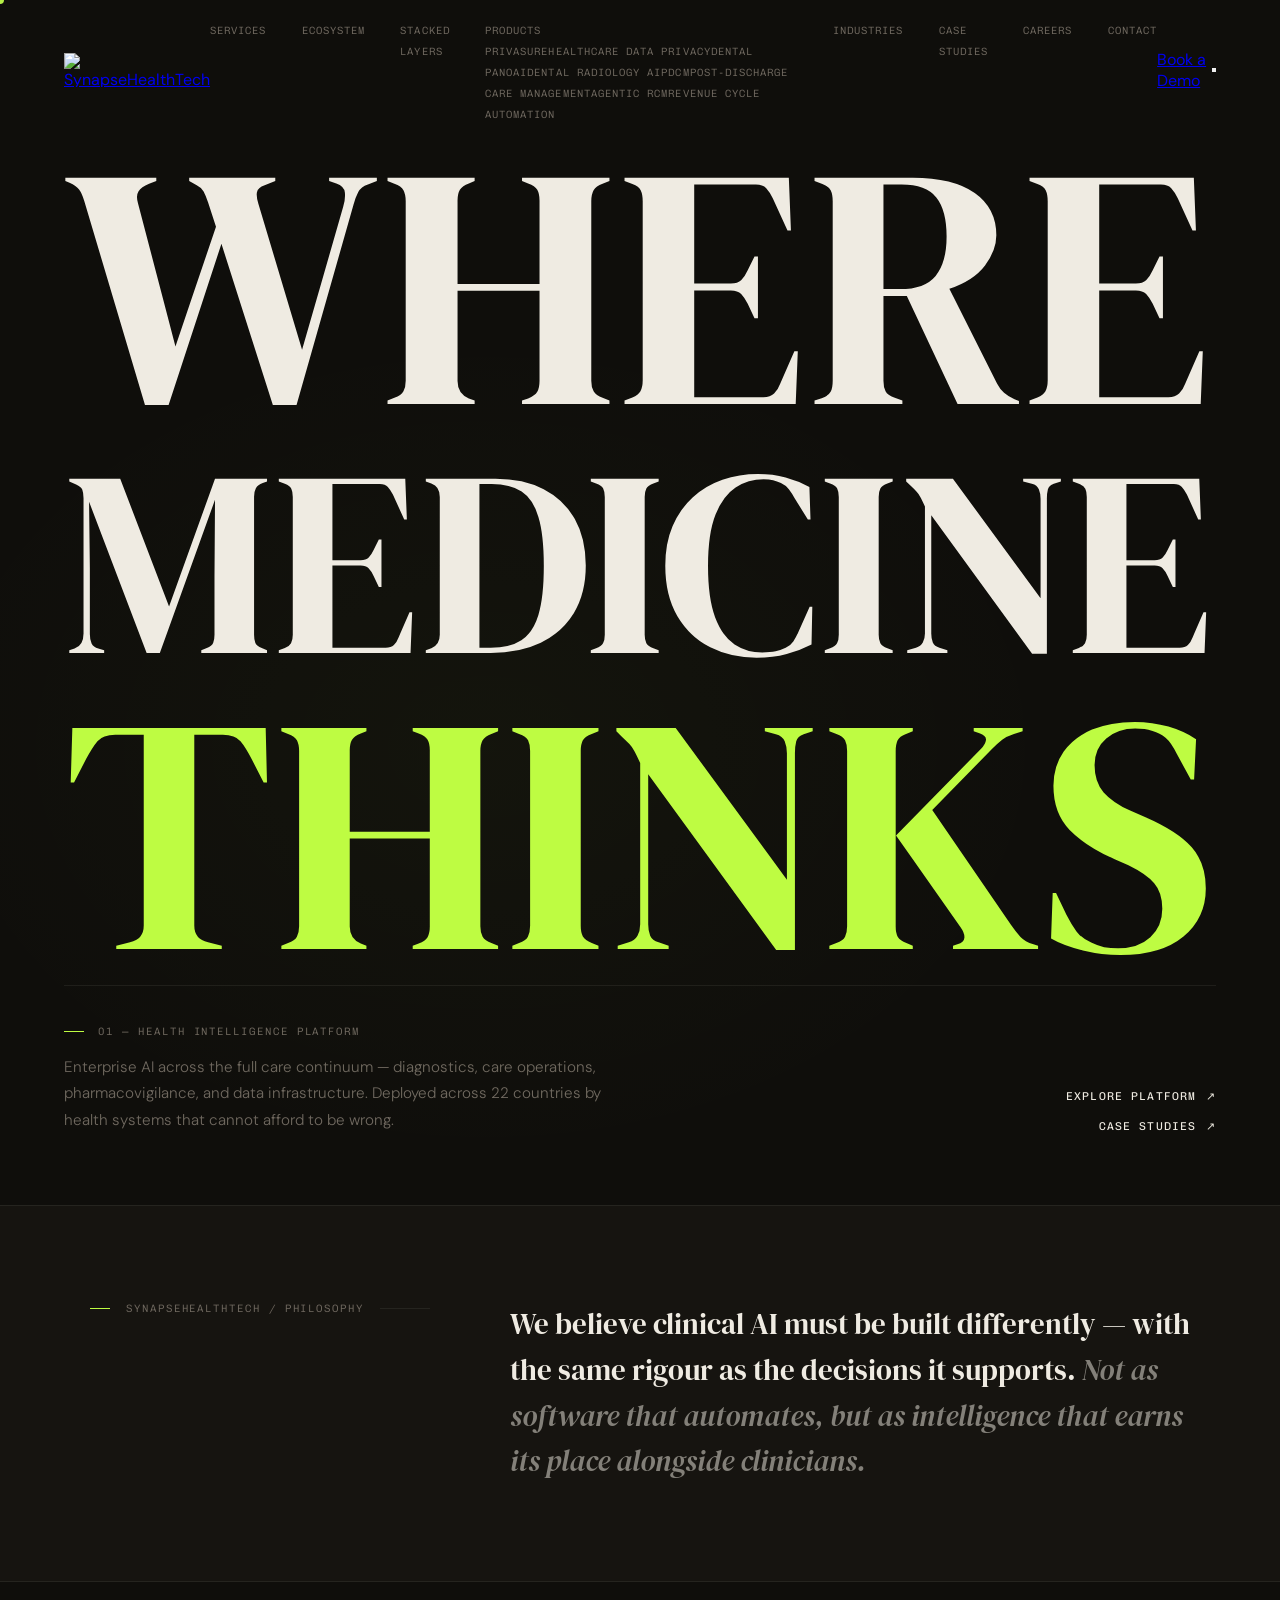
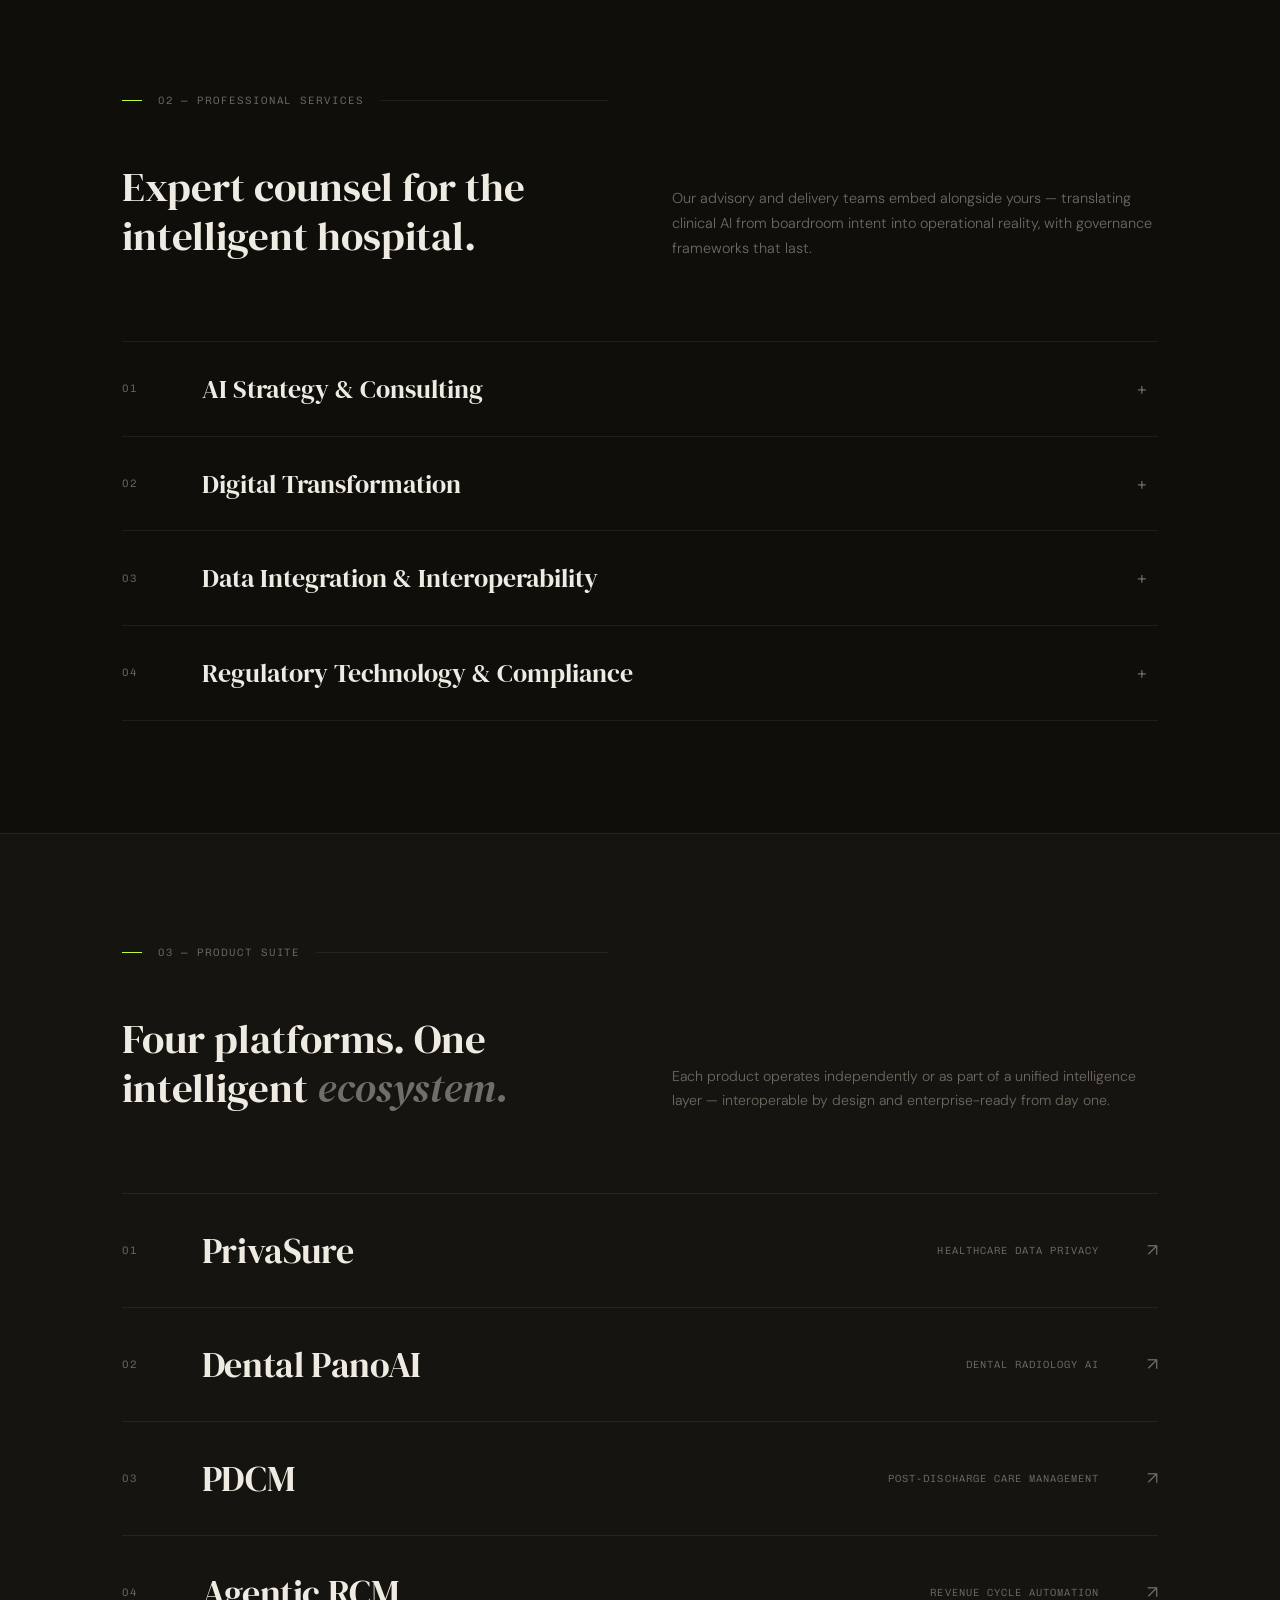
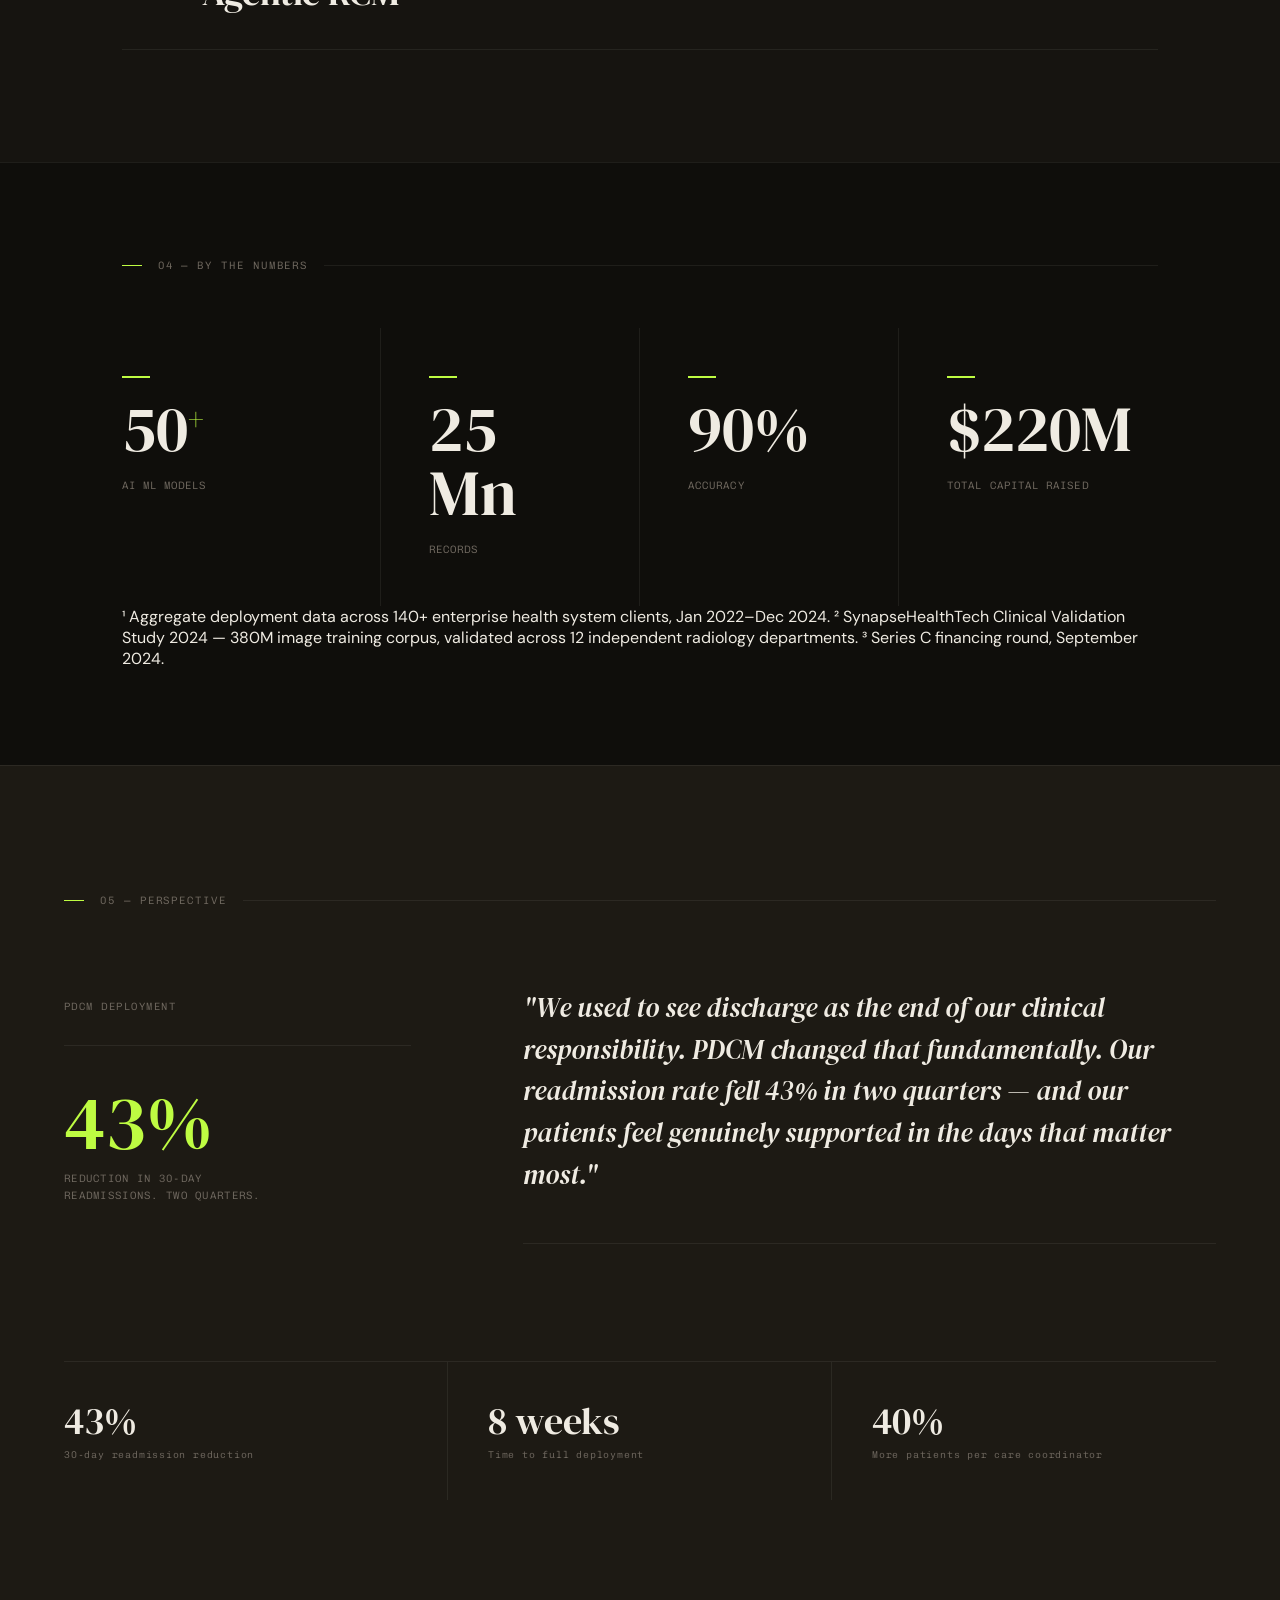
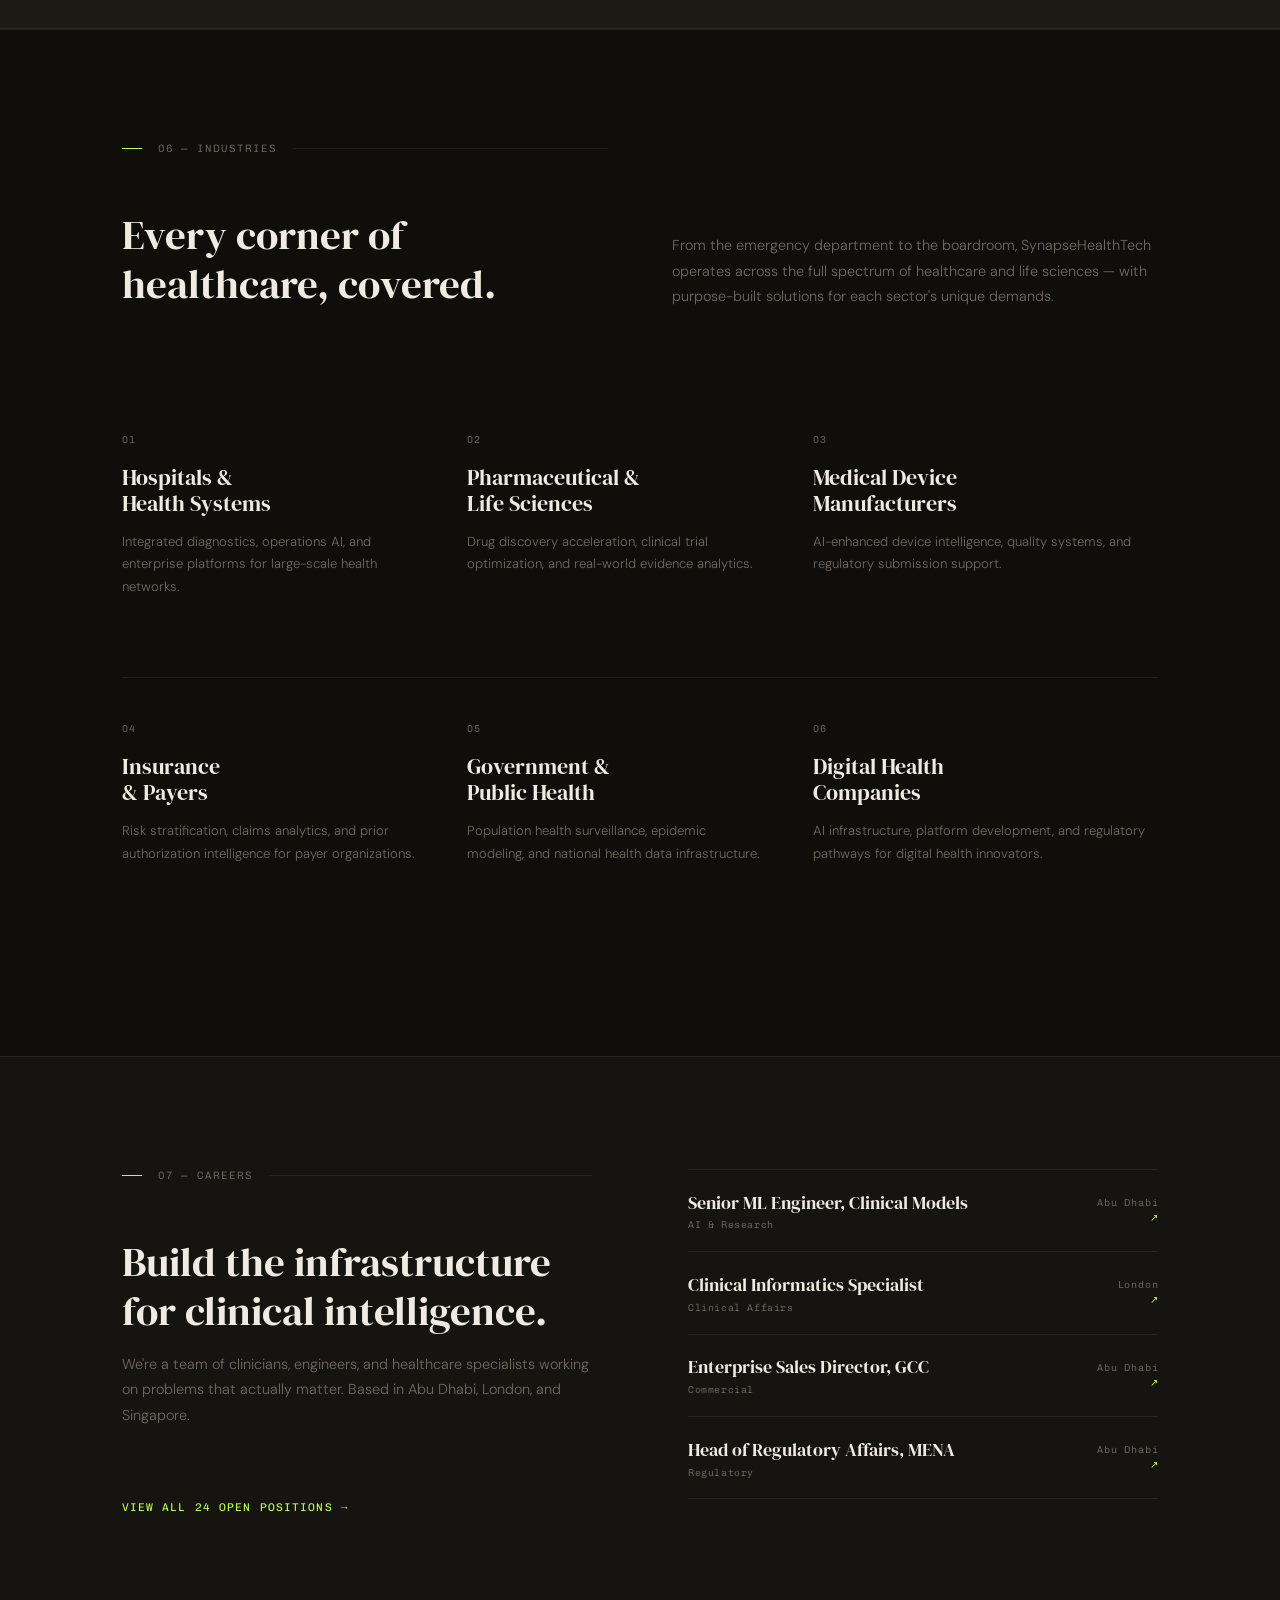
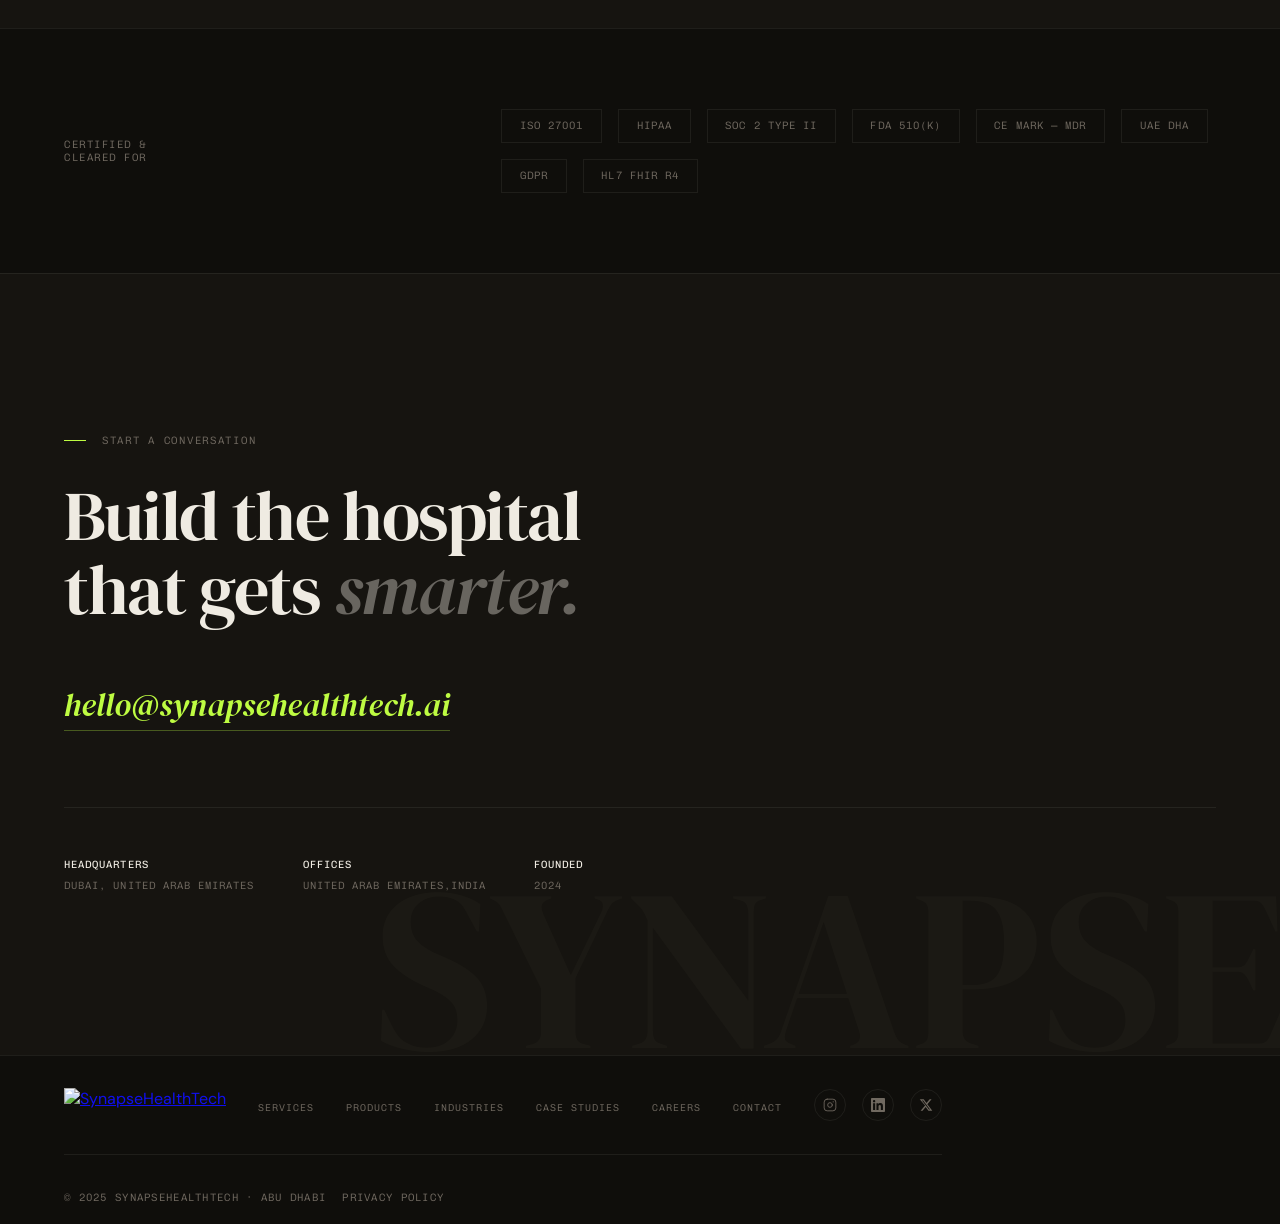
==== index.html @ e3114b1b "Initial commit: Synapse Health Tech website" ====
<!DOCTYPE html>
<html lang="en">
<head>
<base href="/Product%20DropDown/">
<meta charset="UTF-8">
<meta name="viewport" content="width=device-width, initial-scale=1.0">
<meta name="description" content="Enterprise AI for the full care continuum — PrivaSure, Dental PanoAI, PDCM, and Agentic RCM. Deployed across 22 countries by health systems that cannot afford to be wrong.">
<meta property="og:type" content="website">
<meta property="og:title" content="SynapseHealthTech — Healthcare Through Advanced Technology">
<meta property="og:description" content="Enterprise AI for the full care continuum — PrivaSure, Dental PanoAI, PDCM, and Agentic RCM. Deployed across 22 countries by health systems that cannot afford to be wrong.">
<meta property="og:url" content="https://synapsehealthtech.com/">
<meta property="og:image" content="https://synapsehealthtech.com/assets/og-cover.png">
<meta property="og:site_name" content="SynapseHealthTech">
<meta name="twitter:card" content="summary_large_image">
<meta name="twitter:title" content="SynapseHealthTech — Healthcare Through Advanced Technology">
<meta name="twitter:description" content="Enterprise AI for the full care continuum — PrivaSure, Dental PanoAI, PDCM, and Agentic RCM. Deployed across 22 countries by health systems that cannot afford to be wrong.">
<meta name="twitter:image" content="https://synapsehealthtech.com/assets/og-cover.png">
<title>SynapseHealthTech — Healthcare Through Advanced Technology</title>
<link rel="preconnect" href="https://fonts.googleapis.com">
<link rel="preconnect" href="https://fonts.gstatic.com" crossorigin>
<link href="https://fonts.googleapis.com/css2?family=DM+Serif+Display:ital@0;1&family=Chivo+Mono:wght@300;400&family=DM+Sans:opsz,wght@9..40,300;9..40,400;9..40,500&display=swap" rel="stylesheet">
<style>
:root{
  --bg:#0F0E0B;--bg2:#161410;--bg3:#1D1A14;
  --fg:#EFEBE2;--sub:#706960;--faint:#252219;
  --a:#BEFC42;--adim:rgba(190,252,66,0.10);
  --ln:rgba(239,235,226,0.07);--lnh:rgba(239,235,226,0.14);
}
*,*::before,*::after{box-sizing:border-box;margin:0;padding:0}
html{scroll-behavior:smooth}
body{font-family:'DM Sans',sans-serif;background:var(--bg);color:var(--fg);overflow-x:hidden;cursor:none;opacity:0;animation:pi .45s .1s ease forwards}
@keyframes pi{to{opacity:1}}
#dot{position:fixed;width:8px;height:8px;background:var(--a);border-radius:50%;pointer-events:none;z-index:9999;transform:translate(-50%,-50%);mix-blend-mode:exclusion;transition:width .2s,height .2s}
body.lh #dot{width:30px;height:30px}
nav{position:fixed;top:0;left:0;right:0;z-index:200;display:flex;align-items:center;justify-content:space-between;padding:1.1rem 5%;transition:background .4s}
nav.dim{background:rgba(15,14,11,.88);backdrop-filter:blur(16px)}
.logo img{height:34px;mix-blend-mode:screen;display:block}
.nl{display:flex;gap:2.2rem;list-style:none}
.nl a{font-family:'Chivo Mono',monospace;font-size:.66rem;font-weight:300;letter-spacing:.1em;text-transform:uppercase;color:var(--sub);text-decoration:none;transition:color .2s;cursor:none}
.nl a:hover,.nl a.act{color:var(--fg)}
.mono{font-family:'Chivo Mono',monospace}
.ct{max-width:1280px;margin:0 auto;padding:0 5%}
.sl{font-family:'Chivo Mono',monospace;font-size:.67rem;font-weight:300;letter-spacing:.18em;text-transform:uppercase;color:var(--sub);margin-bottom:3.5rem;display:flex;align-items:center;gap:1rem}
.sl::before{content:'';width:20px;height:1px;background:var(--a);flex-shrink:0}.sl::after{content:'';flex:1;height:1px;background:var(--ln)}
.fade{opacity:0;transform:translateY(22px);transition:opacity .8s ease,transform .8s ease}
.fade.on{opacity:1;transform:none}
.d1{transition-delay:.1s}.d2{transition-delay:.2s}.d3{transition-delay:.3s}.d4{transition-delay:.4s}
footer{padding:2.5rem 5%;border-top:1px solid var(--ln);display:flex;align-items:center;justify-content:space-between;flex-wrap:wrap;gap:1rem}
.fl{display:flex;gap:2rem;list-style:none;flex-wrap:wrap}
.fl a{font-family:'Chivo Mono',monospace;font-size:.62rem;font-weight:300;letter-spacing:.1em;text-transform:uppercase;color:var(--sub);text-decoration:none;cursor:none;transition:color .2s}
.fl a:hover{color:var(--fg)}
.fc{font-family:'Chivo Mono',monospace;font-size:.62rem;color:var(--sub)}

/* ─ HERO ─ */
#hero{position:relative;min-height:100vh;display:flex;flex-direction:column;justify-content:space-between;padding:8rem 5% 4.5rem;overflow:hidden}
.h-amb{position:absolute;inset:0;pointer-events:none;background:radial-gradient(ellipse 65% 50% at 38% 62%,rgba(190,252,66,0.028) 0%,transparent 70%)}
#fittext{width:100%}
.hw{overflow:hidden;line-height:.91}
.hl{font-family:'DM Serif Display',serif;font-weight:400;display:block;white-space:nowrap;transform:translateY(108%)}
.hl.ac{color:var(--a)}
.hw:nth-child(1) .hl{animation:hU .95s .3s cubic-bezier(.16,1,.3,1) forwards}
.hw:nth-child(2) .hl{animation:hU .95s .48s cubic-bezier(.16,1,.3,1) forwards}
.hw:nth-child(3) .hl{animation:hU .95s .64s cubic-bezier(.16,1,.3,1) forwards}
@keyframes hU{to{transform:translateY(0)}}
/* bottom info bar */
.h-foot{display:grid;grid-template-columns:1fr auto;align-items:end;gap:4rem;padding-top:2.4rem;border-top:1px solid var(--ln);opacity:0;animation:pi .8s 1.1s ease forwards}
.h-label{font-family:'Chivo Mono',monospace;font-size:.67rem;font-weight:300;letter-spacing:.18em;text-transform:uppercase;color:var(--sub);margin-bottom:1rem;display:flex;align-items:center;gap:.9rem}
.h-label::before{content:'';width:20px;height:1px;background:var(--a);flex-shrink:0}
.h-sub{font-size:.95rem;font-weight:300;color:var(--sub);line-height:1.75;max-width:560px}
.h-acts{display:flex;flex-direction:column;gap:1rem;align-items:flex-end}
.tl{font-family:'Chivo Mono',monospace;font-size:.71rem;font-weight:400;letter-spacing:.1em;text-transform:uppercase;color:var(--fg);text-decoration:none;cursor:none;transition:color .2s;display:flex;align-items:center;gap:.6rem}
.tl:hover{color:var(--a)}
.tl .ar{transition:transform .2s}
.tl:hover .ar{transform:translate(3px,-3px)}

/* ─ MANIFESTO ─ */
#manifesto{background:var(--bg2);padding:6rem 5%;border-top:1px solid var(--ln);border-bottom:1px solid var(--ln)}
.mf-i{max-width:1100px;margin:0 auto;display:grid;grid-template-columns:1fr 2fr;gap:5rem;align-items:start}
.mf-t{font-family:'DM Serif Display',serif;font-size:clamp(1.4rem,2.3vw,1.95rem);font-weight:400;line-height:1.55;color:var(--fg)}
.mf-t em{font-style:italic;color:rgba(239,235,226,.5)}

/* ─ SERVICES ─ */
#services{padding:7rem 5%}
.s-hdr{max-width:1280px;margin:0 auto;display:grid;grid-template-columns:1fr 1fr;gap:4rem;align-items:end;margin-bottom:5rem}
.s-h2{font-family:'DM Serif Display',serif;font-size:clamp(2rem,3.2vw,2.8rem);font-weight:400;line-height:1.2}
.s-desc{font-size:.9rem;font-weight:300;color:var(--sub);line-height:1.75}
.slist{max-width:1280px;margin:0 auto}
.sr{border-top:1px solid var(--ln);cursor:none}
.sr:last-child{border-bottom:1px solid var(--ln)}
.st{display:grid;grid-template-columns:5rem 1fr auto;align-items:center;padding:1.8rem 0;user-select:none}
.sn{font-family:'Chivo Mono',monospace;font-size:.68rem;font-weight:300;color:var(--sub);letter-spacing:.1em}
.sname{font-family:'DM Serif Display',serif;font-size:clamp(1.25rem,2vw,1.85rem);font-weight:400;transition:color .25s}
.stog{font-size:1.1rem;color:var(--sub);transition:transform .4s cubic-bezier(.16,1,.3,1),color .25s;width:2rem;text-align:center}
.sr:hover .sname,.sr.open .sname{color:var(--a)}
.sr:hover .stog,.sr.open .stog{color:var(--a)}
.sr.open .stog{transform:rotate(45deg)}
.sb{display:grid;grid-template-columns:5rem 1fr;max-height:0;overflow:hidden;transition:max-height .55s cubic-bezier(.16,1,.3,1),padding .4s ease;padding-bottom:0}
.sr.open .sb{max-height:220px;padding-bottom:2.5rem}
.sc{display:grid;grid-template-columns:1fr 1fr;gap:4rem}
.sp{font-size:.9rem;font-weight:300;color:var(--sub);line-height:1.75}
.sdets{display:flex;flex-direction:column;gap:.6rem}
.sdet{font-family:'Chivo Mono',monospace;font-size:.68rem;font-weight:300;color:var(--sub);letter-spacing:.05em;display:flex;align-items:center;gap:.7rem}
.sdet::before{content:'—';color:rgba(112,104,240,.5)}

/* ─ PRODUCTS ─ */
#products{background:var(--bg2);padding:7rem 5%;border-top:1px solid var(--ln)}
.p-intro{max-width:1280px;margin:0 auto 5rem;display:grid;grid-template-columns:1fr 1fr;gap:4rem;align-items:end}
.p-h2{font-family:'DM Serif Display',serif;font-size:clamp(2rem,3.2vw,2.8rem);font-weight:400;line-height:1.2}
.p-h2 em{font-style:italic;color:rgba(239,235,226,.42)}
.p-note{font-size:.88rem;font-weight:300;color:var(--sub);line-height:1.75}
.plist{max-width:1280px;margin:0 auto}
.pr{border-top:1px solid var(--ln);cursor:none;position:relative}
.pr::before{content:'';position:absolute;top:0;left:0;width:0;height:1px;background:var(--a);transition:width .5s cubic-bezier(.16,1,.3,1)}
.pr:hover::before,.pr.open::before{width:100%}
.pr:last-child{border-bottom:1px solid var(--ln)}
.ph{display:grid;grid-template-columns:5rem 1fr auto auto;align-items:center;padding:2rem 0;user-select:none}
.pnum{font-family:'Chivo Mono',monospace;font-size:.68rem;font-weight:300;color:var(--sub);letter-spacing:.1em}
.ptit{font-family:'DM Serif Display',serif;font-size:clamp(1.6rem,2.8vw,2.5rem);font-weight:400;letter-spacing:-.01em;transition:color .25s}
.ptag{font-family:'Chivo Mono',monospace;font-size:.65rem;font-weight:300;letter-spacing:.1em;text-transform:uppercase;color:var(--sub);margin-right:3rem;transition:color .25s}
.parr{font-size:1.1rem;color:var(--sub);transition:color .25s,transform .4s}
.pr:hover .ptit,.pr.open .ptit{color:var(--a)}
.pr:hover .parr,.pr.open .parr{color:var(--a);transform:rotate(90deg)}
.pr:hover .ptag,.pr.open .ptag{color:rgba(190,252,66,.55)}
.pe{display:grid;grid-template-columns:5rem 1fr;max-height:0;overflow:hidden;transition:max-height .6s cubic-bezier(.16,1,.3,1),padding .4s ease;padding-bottom:0}
.pr.open .pe{max-height:320px;padding-bottom:3rem}
.pd{display:grid;grid-template-columns:2fr 1.5fr 1fr;gap:4rem}
.pdesc{font-size:.9rem;font-weight:300;color:var(--sub);line-height:1.75}
.pf{display:flex;flex-direction:column;gap:.55rem}
.pfi{font-family:'Chivo Mono',monospace;font-size:.67rem;font-weight:300;color:var(--sub);letter-spacing:.05em;display:flex;align-items:center;gap:.7rem}
.pfi::before{content:'';width:14px;height:1px;background:rgba(190,252,66,.4);flex-shrink:0}
.pkpi{display:flex;flex-direction:column;justify-content:center;padding:1.5rem;border:1px solid var(--ln);background:var(--faint)}
.pkn{font-family:'DM Serif Display',serif;font-size:2.8rem;font-weight:400;color:var(--a);line-height:1;margin-bottom:.3rem}
.pkl{font-family:'Chivo Mono',monospace;font-size:.62rem;font-weight:300;color:var(--sub);letter-spacing:.1em;text-transform:uppercase;line-height:1.5}

/* ─ NUMBERS ─ */
#numbers{padding:6rem 5%;border-top:1px solid var(--ln)}
.nums{max-width:1280px;margin:0 auto;display:grid;grid-template-columns:repeat(4,1fr)}
.ni{padding:3rem 3rem 3rem 0;border-right:1px solid var(--ln)}
.ni:last-child{border-right:none;padding-right:0}
.ni:not(:first-child){padding-left:3rem}
.nbar{width:28px;height:2px;background:var(--a);margin-bottom:1.2rem;transform:scaleX(0);transform-origin:left;transition:transform .6s cubic-bezier(.16,1,.3,1)}
.ni.on .nbar{transform:scaleX(1)}
.nval{font-family:'DM Serif Display',serif;font-size:clamp(2.8rem,5vw,5rem);line-height:1;font-weight:400;color:var(--fg);margin-bottom:1rem}
.nlbl{font-family:'Chivo Mono',monospace;font-size:.67rem;font-weight:300;letter-spacing:.1em;text-transform:uppercase;color:var(--sub);line-height:1.6}

/* ─ PERSPECTIVE ─ */
#perspective{background:var(--bg3);padding:8rem 5%;border-top:1px solid var(--ln);border-bottom:1px solid var(--ln)}
.persp{max-width:1280px;margin:0 auto}
.pla{display:grid;grid-template-columns:1fr 2fr;gap:7rem;align-items:start;margin-top:5rem}
.pcli{font-family:'Chivo Mono',monospace;font-size:.66rem;font-weight:300;letter-spacing:.14em;text-transform:uppercase;color:var(--sub);margin-bottom:2.5rem;padding-bottom:2rem;border-bottom:1px solid var(--ln)}
.pmet{font-family:'DM Serif Display',serif;font-size:clamp(3.5rem,6vw,5.5rem);font-weight:400;line-height:.95;color:var(--a);margin-bottom:.7rem}
.pmlab{font-family:'Chivo Mono',monospace;font-size:.67rem;font-weight:300;letter-spacing:.12em;text-transform:uppercase;color:var(--sub);line-height:1.6}
.pq{font-family:'DM Serif Display',serif;font-size:clamp(1.35rem,2.1vw,1.85rem);font-weight:400;font-style:italic;line-height:1.55;color:var(--fg);margin-bottom:3rem}
.pa{padding-top:2rem;border-top:1px solid var(--ln)}
.pan{font-family:'DM Serif Display',serif;font-size:1.05rem;color:var(--fg);display:block;margin-bottom:.3rem}
.par{font-family:'Chivo Mono',monospace;font-size:.66rem;font-weight:300;letter-spacing:.1em;color:var(--sub)}
.pres{display:grid;grid-template-columns:repeat(3,1fr);border-top:1px solid var(--ln);margin-top:5rem}
.pre{padding:2.5rem 0;border-right:1px solid var(--ln);padding-right:2.5rem}
.pre:first-child{padding-left:0}
.pre:not(:first-child){padding-left:2.5rem}
.pre:last-child{border-right:none}
.prn{font-family:'DM Serif Display',serif;font-size:2.4rem;font-weight:400;color:var(--fg);line-height:1;margin-bottom:.5rem}
.prl{font-family:'Chivo Mono',monospace;font-size:.62rem;font-weight:300;letter-spacing:.08em;color:var(--sub)}

/* ─ INDUSTRIES ─ */
#industries{padding:7rem 5%;border-top:1px solid var(--ln)}
.ind-hdr{max-width:1280px;margin:0 auto;display:grid;grid-template-columns:1fr 1fr;gap:4rem;align-items:end;margin-bottom:5rem}
.ind-h2{font-family:'DM Serif Display',serif;font-size:clamp(2rem,3.2vw,2.8rem);font-weight:400;line-height:1.2}
.ind-desc{font-size:.9rem;font-weight:300;color:var(--sub);line-height:1.75}
.ind-grid{max-width:1280px;margin:0 auto;display:grid;grid-template-columns:repeat(3,1fr);gap:0}
.ind-item{padding:2.8rem 0;border-bottom:1px solid var(--ln);padding-right:3rem;position:relative;cursor:none;transition:background .25s}
.ind-item:nth-child(3n){padding-right:0}
.ind-item:nth-child(n+4){border-bottom:none}
.ind-item::before{content:'';position:absolute;top:0;left:0;width:0;height:1px;background:var(--a);transition:width .4s cubic-bezier(.16,1,.3,1)}
.ind-item:hover::before{width:calc(100% - 3rem)}
.ind-num{font-family:'Chivo Mono',monospace;font-size:.63rem;font-weight:300;color:var(--sub);letter-spacing:.12em;margin-bottom:1.2rem}
.ind-name{font-family:'DM Serif Display',serif;font-size:1.35rem;font-weight:400;line-height:1.2;margin-bottom:.9rem;transition:color .25s}
.ind-item:hover .ind-name{color:var(--a)}
.ind-p{font-size:.82rem;font-weight:300;color:var(--sub);line-height:1.7}
.ind-link{font-family:'Chivo Mono',monospace;font-size:.65rem;font-weight:400;letter-spacing:.1em;text-transform:uppercase;color:var(--a);text-decoration:none;cursor:none;margin-top:1.2rem;display:inline-flex;align-items:center;gap:.5rem;opacity:0;transform:translateX(-6px);transition:opacity .25s,transform .25s}
.ind-item:hover .ind-link{opacity:1;transform:none}

/* ─ CAREERS TEASER ─ */
#careers-t{background:var(--bg2);padding:7rem 5%;border-top:1px solid var(--ln)}
.ct-lay{max-width:1280px;margin:0 auto;display:grid;grid-template-columns:1fr 1fr;gap:6rem;align-items:start}
.ct-h2{font-family:'DM Serif Display',serif;font-size:clamp(2rem,3.2vw,2.8rem);font-weight:400;line-height:1.2;margin-bottom:1rem}
.ct-sub{font-size:.9rem;font-weight:300;color:var(--sub);line-height:1.75;margin-bottom:2.5rem}
.ct-roles{display:flex;flex-direction:column}
.role-row{display:grid;grid-template-columns:1fr auto;align-items:center;padding:1.3rem 0;border-bottom:1px solid var(--ln);cursor:none;transition:background .2s}
.role-row:first-child{border-top:1px solid var(--ln)}
.role-title{font-family:'DM Serif Display',serif;font-size:1.1rem;font-weight:400;transition:color .2s}
.role-row:hover .role-title{color:var(--a)}
.role-meta{font-family:'Chivo Mono',monospace;font-size:.63rem;font-weight:300;letter-spacing:.08em;color:var(--sub)}
.role-meta span{display:block;text-align:right}
.all-roles{font-family:'Chivo Mono',monospace;font-size:.7rem;font-weight:400;letter-spacing:.1em;text-transform:uppercase;color:var(--a);text-decoration:none;cursor:none;margin-top:2rem;display:inline-flex;align-items:center;gap:.6rem;transition:gap .2s}
.all-roles:hover{gap:1rem}

/* ─ TRUST ─ */
#trust{padding:5rem 5%;border-top:1px solid var(--ln)}
.tr-i{max-width:1280px;margin:0 auto;display:grid;grid-template-columns:1fr 2fr;gap:5rem;align-items:center}
.tr-l{font-family:'Chivo Mono',monospace;font-size:.67rem;font-weight:300;letter-spacing:.14em;text-transform:uppercase;color:var(--sub)}
.certs{display:flex;flex-wrap:wrap;gap:1rem}
.cert{font-family:'Chivo Mono',monospace;font-size:.67rem;font-weight:300;letter-spacing:.1em;text-transform:uppercase;color:var(--sub);padding:.6rem 1.1rem;border:1px solid var(--ln);transition:border-color .25s,color .25s}
.cert:hover{border-color:var(--lnh);color:var(--fg)}

/* ─ CONNECT ─ */
#connect{padding:10rem 5%;background:var(--bg2);border-top:1px solid var(--ln);position:relative;overflow:hidden}
.c-bg{position:absolute;bottom:-.12em;right:-.04em;font-family:'DM Serif Display',serif;font-size:clamp(8rem,18vw,18rem);font-weight:400;color:rgba(239,235,226,.022);pointer-events:none;user-select:none;white-space:nowrap;line-height:1}
.c-in{max-width:1280px;margin:0 auto;position:relative;z-index:1}
.c-pre{font-family:'Chivo Mono',monospace;font-size:.67rem;font-weight:300;letter-spacing:.16em;text-transform:uppercase;color:var(--sub);margin-bottom:2rem;display:flex;align-items:center;gap:1rem}
.c-pre::before{content:'';width:22px;height:1px;background:var(--a);flex-shrink:0}
.c-h2{font-family:'DM Serif Display',serif;font-size:clamp(2.8rem,5.5vw,5.5rem);font-weight:400;line-height:1.05;letter-spacing:-.02em;margin-bottom:3.5rem}
.c-h2 em{font-style:italic;color:rgba(239,235,226,.38)}
.c-em{font-family:'DM Serif Display',serif;font-size:clamp(1.4rem,2.5vw,2.2rem);font-weight:400;font-style:italic;color:var(--a);text-decoration:none;cursor:none;border-bottom:1px solid rgba(190,252,66,.3);padding-bottom:.2rem;transition:border-color .2s}
.c-em:hover{border-color:var(--a)}
.c-foot{display:flex;gap:3rem;margin-top:5rem;padding-top:3rem;border-top:1px solid var(--ln);flex-wrap:wrap}
.cf{font-family:'Chivo Mono',monospace;font-size:.66rem;font-weight:300;letter-spacing:.1em;text-transform:uppercase;color:var(--sub);line-height:1.7}
.cf strong{display:block;color:var(--fg);font-weight:400;margin-bottom:.2rem}


/* ─ FOOTER STRUCTURE ─ */
footer{border-top:1px solid var(--ln);padding:0 5%}
.ft-top{display:flex;align-items:center;justify-content:space-between;gap:2rem;padding:2rem 0;border-bottom:1px solid var(--ln);flex-wrap:wrap}
.ft-bottom{display:flex;align-items:center;justify-content:space-between;gap:1rem;padding:1.25rem 0;flex-wrap:wrap}
.fc{font-family:'Chivo Mono',monospace;font-size:.67rem;font-weight:300;letter-spacing:.12em;text-transform:uppercase;color:var(--sub)}
.fc-link{font-family:'Chivo Mono',monospace;font-size:.67rem;font-weight:300;letter-spacing:.12em;text-transform:uppercase;color:var(--sub);text-decoration:none;transition:color .2s}
.fc-link:hover{color:var(--fg)}
/* ─ SOCIAL ICONS — uniform 32×32 circles, right-anchored ─ */
.footer-social{display:flex;align-items:center;gap:1rem;margin-left:auto;flex-shrink:0}
.footer-social a{display:flex;align-items:center;justify-content:center;width:32px;height:32px;color:var(--sub);border:1px solid var(--ln);border-radius:50%;text-decoration:none;flex-shrink:0;transition:color .22s,border-color .22s,background .22s;cursor:none}
.footer-social a svg{width:14px;height:14px;display:block}
.footer-social a:hover{color:var(--a);border-color:var(--a);background:rgba(190,252,66,.06)}
/* ─ CTA BUTTONS ─ */
.btn-filled{display:inline-flex;align-items:center;gap:.5rem;padding:.75rem 1.75rem;background:var(--a);color:#0F0E0B;font-family:'Chivo Mono',monospace;font-size:.75rem;font-weight:400;letter-spacing:.1em;text-transform:uppercase;text-decoration:none;border:1px solid var(--a);cursor:none;transition:background .2s,color .2s;white-space:nowrap}
.btn-filled:hover{background:transparent;color:var(--a)}
.btn-ghost{display:inline-flex;align-items:center;gap:.5rem;padding:.75rem 1.75rem;background:transparent;color:var(--fg);font-family:'Chivo Mono',monospace;font-size:.75rem;font-weight:400;letter-spacing:.1em;text-transform:uppercase;text-decoration:none;border:1px solid var(--ln);cursor:none;transition:border-color .2s,color .2s;white-space:nowrap}
.btn-ghost:hover{border-color:var(--a);color:var(--a)}
</style>
<link rel="stylesheet" href="assets/responsive.css">
<link rel="stylesheet" href="assets/additions.css">
</head>
<body>
<div id="dot"></div>

<nav id="nav">
  <a href="index.html" class="logo"><img src="assets/Logo_Hi_Res.png" alt="SynapseHealthTech" width="auto" height="34" loading="eager"></a>
  <ul class="nl"><li><a href="services.html">Services</a></li><li><a href="ecosystem.html">Ecosystem</a></li><li><a href="ecosystemlayer.html">Stacked Layers</a></li><li class="nl-drop"><a href="products.html">Products</a><div class="nl-menu"><a href="privasure.html" class="nl-menu-item"><span class="nl-menu-item-n">PrivaSure</span><span class="nl-menu-item-t">Healthcare Data Privacy</span></a><a href="dental.html" class="nl-menu-item"><span class="nl-menu-item-n">Dental PanoAI</span><span class="nl-menu-item-t">Dental Radiology AI</span></a><a href="pdcm.html" class="nl-menu-item"><span class="nl-menu-item-n">PDCM</span><span class="nl-menu-item-t">Post-Discharge Care Management</span></a><a href="agentic-rcm.html" class="nl-menu-item"><span class="nl-menu-item-n">Agentic RCM</span><span class="nl-menu-item-t">Revenue Cycle Automation</span></a></div></li><li><a href="industries.html">Industries</a></li><li><a href="case-studies.html">Case Studies</a></li><li><a href="careers.html">Careers</a></li><li><a href="contact.html">Contact</a></li></ul>
  <a href="contact.html" class="nav-demo">Book a Demo</a>
  <button id="menu-btn" aria-label="Open navigation" aria-expanded="false">
    <span></span><span></span><span></span>
  </button>
</nav>

<!-- HERO -->
<section id="hero">
  <div class="h-amb"></div>

  <!-- Headline — upper half of fold -->
  <div id="fittext">
    <div class="hw"><span class="hl" id="hl1">WHERE</span></div>
    <div class="hw"><span class="hl" id="hl2">MEDICINE</span></div>
    <div class="hw"><span class="hl ac" id="hl3">THINKS</span></div>
  </div>

  <div class="h-foot">
    <div class="h-foot-left">
      <div class="h-label">01 — Health Intelligence Platform</div>
      <p class="h-sub">Enterprise AI across the full care continuum — diagnostics, care operations, pharmacovigilance, and data infrastructure. Deployed across 22 countries by health systems that cannot afford to be wrong.</p>
    </div>
    <div class="h-acts">
      <a href="products.html" class="tl">Explore Platform <span class="ar">↗</span></a>
      <a href="case-studies.html" class="tl">Case Studies <span class="ar">↗</span></a>
    </div>
  </div>

</section>

<!-- MANIFESTO -->
<section id="manifesto">
  <div class="mf-i">
    <div class="fade"><div class="sl">SynapseHealthTech / Philosophy</div></div>
    <p class="mf-t fade d1">We believe clinical AI must be built differently — with the same rigour as the decisions it supports. <em>Not as software that automates, but as intelligence that earns its place alongside clinicians.</em></p>
  </div>
</section>

<!-- SERVICES -->
<section id="services">
  <div class="ct">
    <div class="s-hdr fade">
      <div>
        <div class="sl">02 — Professional Services</div>
        <h2 class="s-h2">Expert counsel for the intelligent hospital.</h2>
      </div>
      <p class="s-desc">Our advisory and delivery teams embed alongside yours — translating clinical AI from boardroom intent into operational reality, with governance frameworks that last.</p>
    </div>
    <div class="slist">
      <div class="sr"><div class="st"><span class="sn">01</span><span class="sname">AI Strategy &amp; Consulting</span><span class="stog">+</span></div><div class="sb"><div></div><div class="sc"><p class="sp">From organizational readiness to multi-year AI roadmap — we help health systems define, prioritize, and govern AI initiatives that align clinical outcomes with operational economics.</p><div class="sdets"><div class="sdet">Organizational AI readiness assessment</div><div class="sdet">Clinical use case prioritization</div><div class="sdet">AI governance &amp; ethics framework</div><div class="sdet">ROI modelling &amp; board reporting</div></div></div></div></div>
      <div class="sr"><div class="st"><span class="sn">02</span><span class="sname">Digital Transformation</span><span class="stog">+</span></div><div class="sb"><div></div><div class="sc"><p class="sp">End-to-end digitization of clinical and operational workflows — from legacy EHR modernization to cloud-native care platforms. Our clinical informatics team ensures technology serves medicine.</p><div class="sdets"><div class="sdet">EHR modernization &amp; migration</div><div class="sdet">Clinical workflow redesign</div><div class="sdet">Cloud architecture &amp; security</div><div class="sdet">Change management &amp; training</div></div></div></div></div>
      <div class="sr"><div class="st"><span class="sn">03</span><span class="sname">Data Integration &amp; Interoperability</span><span class="stog">+</span></div><div class="sb"><div></div><div class="sc"><p class="sp">FHIR R4-native data fabrics connecting EMRs, LIS, PACS, pharmacy systems, and IoMT devices into unified longitudinal records — the foundation all AI depends on.</p><div class="sdets"><div class="sdet">HL7 FHIR R4 architecture</div><div class="sdet">Federated data governance</div><div class="sdet">Real-time &amp; batch pipelines</div><div class="sdet">Longitudinal patient records</div></div></div></div></div>
      <div class="sr"><div class="st"><span class="sn">04</span><span class="sname">Regulatory Technology &amp; Compliance</span><span class="stog">+</span></div><div class="sb"><div></div><div class="sc"><p class="sp">AI governance frameworks, FDA 510(k) consulting, CE marking, and GCC health authority submissions — clinical AI should earn regulatory trust as systematically as it earns clinical trust.</p><div class="sdets"><div class="sdet">FDA 510(k) &amp; De Novo submissions</div><div class="sdet">CE / MDR compliance</div><div class="sdet">UAE DHA &amp; DOH approval pathways</div><div class="sdet">Post-market surveillance</div></div></div></div></div>
    </div>
  </div>
</section>

<!-- PRODUCTS -->
<section id="products">
  <div class="ct">
    <div class="p-intro fade">
      <div><div class="sl">03 — Product Suite</div><h2 class="p-h2">Four platforms. One intelligent <em>ecosystem.</em></h2></div>
      <p class="p-note">Each product operates independently or as part of a unified intelligence layer — interoperable by design and enterprise-ready from day one.</p>
    </div>
    <div class="plist">
      <div class="pr"><div class="ph"><span class="pnum">01</span><span class="ptit">PrivaSure</span><span class="ptag">Healthcare Data Privacy</span><span class="parr"><a href="privasure.html" style="color:inherit;text-decoration:none">↗</a></span></div><div class="pe"><div></div><div class="pd"><p class="pdesc">Protect sensitive patient information with our advanced de-identification platform — combining Safe Harbor, Expert Determination, and Tokenisation into a single HIPAA and GDPR-compliant workflow.</p><div class="pf"><div class="pfi">Automated 18-identifier Safe Harbor removal</div><div class="pfi">Expert Determination statistical risk analysis</div><div class="pfi">Reversible tokenisation for research utility</div><div class="pfi">Full lineage audit trail and compliance reporting</div></div><div class="pkpi"><div class="pkn">3</div><div class="pkl">De-identification<br>methods — one<br>unified platform</div></div></div></div></div>
      <div class="pr"><div class="ph"><span class="pnum">02</span><span class="ptit">Dental PanoAI</span><span class="ptag">Dental Radiology AI</span><span class="parr"><a href="dental.html" style="color:inherit;text-decoration:none">↗</a></span></div><div class="pe"><div></div><div class="pd"><p class="pdesc">Upload any dental radiology image and receive a comprehensive AI-generated diagnostic report in under 30 seconds — detecting caries, periapical pathology, bone loss, impactions, and 47+ conditions across panoramic, periapical, and CBCT modalities.</p><div class="pf"><div class="pfi">Full panoramic radiograph analysis with per-tooth mapping</div><div class="pfi">47+ dental conditions detected across all modalities</div><div class="pfi">Structured report generation with confidence scores</div><div class="pfi">Integrates with leading dental practice management systems</div></div><div class="pkpi"><div class="pkn">&lt;30s</div><div class="pkl">AI report<br>generation per<br>radiology study</div></div></div></div></div>
      <div class="pr"><div class="ph"><span class="pnum">03</span><span class="ptit">PDCM</span><span class="ptag">Post-Discharge Care Management</span><span class="parr"><a href="pdcm.html" style="color:inherit;text-decoration:none">↗</a></span></div><div class="pe"><div></div><div class="pd"><p class="pdesc">A patient management application for the critical post-discharge window — tracking recovery progress, managing co-morbidities, monitoring health indicators, and alerting care teams before deterioration becomes readmission.</p><div class="pf"><div class="pfi">Remote health indicator monitoring with smart alerts</div><div class="pfi">Co-morbidity management dashboard for care coordinators</div><div class="pfi">Patient engagement tracking via mobile app and SMS</div><div class="pfi">FHIR-native EHR integration — progress notes pushed automatically</div></div><div class="pkpi"><div class="pkn">40%</div><div class="pkl">Reduction in<br>30-day readmission<br>rates post-deployment</div></div></div></div></div>
      <div class="pr"><div class="ph"><span class="pnum">04</span><span class="ptit">Agentic RCM</span><span class="ptag">Revenue Cycle Automation</span><span class="parr"><a href="agentic-rcm.html" style="color:inherit;text-decoration:none">↗</a></span></div><div class="pe"><div></div><div class="pd"><p class="pdesc">A multi-agentic RCM system that automates every step from patient intake to claim submission — handling eligibility verification, prior authorisation, clinical documentation parsing, and clean claim generation across both referred and direct-visit paths.</p><div class="pf"><div class="pfi">Five coordinated AI agents — intake, eligibility, prior auth, documentation, claims</div><div class="pfi">Real-time payer eligibility across 900+ insurers</div><div class="pfi">Automated ePA submission, tracking and appeals</div><div class="pfi">95% clean claims rate across all deployments</div></div><div class="pkpi"><div class="pkn">95%</div><div class="pkl">Clean claims<br>rate across all<br>client deployments</div></div></div></div></div>
    </div>
  </div>
</section>

<!-- NUMBERS -->
<section id="numbers">
  <div class="ct">
    <div class="sl fade">04 — By the Numbers</div>
    <div class="nums">
      <div class="ni fade"><div class="nbar"></div><div class="nval">50<sup style="font-size:.45em;vertical-align:super;color:var(--a)">+</sup></div><div class="nlbl">AI ML Models<br></div></div>
      <div class="ni fade d1"><div class="nbar"></div><div class="nval">25 Mn</div><div class="nlbl">Records<br></div></div>
      <div class="ni fade d2"><div class="nbar"></div><div class="nval">90%</div><div class="nlbl">Accuracy<br></div></div>
      <div class="ni fade d3"><div class="nbar"></div><div class="nval">$220M</div><div class="nlbl">Total capital raised<br></div></div>
    </div>
    <div class="stats-source-note fade">¹ Aggregate deployment data across 140+ enterprise health system clients, Jan 2022–Dec 2024. ² SynapseHealthTech Clinical Validation Study 2024 — 380M image training corpus, validated across 12 independent radiology departments. ³ Series C financing round, September 2024.</div>
  </div>
</section>

<!-- PERSPECTIVE -->
<section id="perspective">
  <div class="persp">
    <div class="sl fade">05 — Perspective</div>
    <div class="pla">
      <div class="fade">
        <div class="pcli"><br> PDCM deployment</div>
        <div class="pmet">43%</div>
        <div class="pmlab">Reduction in 30-day<br>readmissions. Two quarters.</div>
      </div>
      <div class="fade d1">
        <p class="pq">"We used to see discharge as the end of our clinical responsibility. PDCM changed that fundamentally. Our readmission rate fell 43% in two quarters — and our patients feel genuinely supported in the days that matter most."</p>
        <div class="pa"><span class="pan"></span><span class="par"></span></div>
      </div>
    </div>
    <div class="pres fade d2">
      <div class="pre"><div class="prn">43%</div><div class="prl">30-day readmission reduction</div></div>
      <div class="pre"><div class="prn">8 weeks</div><div class="prl">Time to full deployment</div></div>
      <div class="pre"><div class="prn">40%</div><div class="prl">More patients per care coordinator</div></div>
    </div>
  </div>
</section>

<!-- INDUSTRIES -->
<section id="industries">
  <div class="ct">
    <div class="ind-hdr fade">
      <div><div class="sl">06 — Industries</div><h2 class="ind-h2">Every corner of healthcare, covered.</h2></div>
      <p class="ind-desc">From the emergency department to the boardroom, SynapseHealthTech operates across the full spectrum of healthcare and life sciences — with purpose-built solutions for each sector's unique demands.</p>
    </div>
    <div class="ind-grid">
      <div class="ind-item fade"><div class="ind-num">01</div><div class="ind-name">Hospitals &amp;<br>Health Systems</div><p class="ind-p">Integrated diagnostics, operations AI, and enterprise platforms for large-scale health networks.</p><a href="industries.html" class="ind-link">Explore ↗</a></div>
      <div class="ind-item fade d1"><div class="ind-num">02</div><div class="ind-name">Pharmaceutical &amp;<br>Life Sciences</div><p class="ind-p">Drug discovery acceleration, clinical trial optimization, and real-world evidence analytics.</p><a href="industries.html" class="ind-link">Explore ↗</a></div>
      <div class="ind-item fade d2"><div class="ind-num">03</div><div class="ind-name">Medical Device<br>Manufacturers</div><p class="ind-p">AI-enhanced device intelligence, quality systems, and regulatory submission support.</p><a href="industries.html" class="ind-link">Explore ↗</a></div>
      <div class="ind-item fade d3"><div class="ind-num">04</div><div class="ind-name">Insurance<br>&amp; Payers</div><p class="ind-p">Risk stratification, claims analytics, and prior authorization intelligence for payer organizations.</p><a href="industries.html" class="ind-link">Explore ↗</a></div>
      <div class="ind-item fade"><div class="ind-num">05</div><div class="ind-name">Government &amp;<br>Public Health</div><p class="ind-p">Population health surveillance, epidemic modeling, and national health data infrastructure.</p><a href="industries.html" class="ind-link">Explore ↗</a></div>
      <div class="ind-item fade d1"><div class="ind-num">06</div><div class="ind-name">Digital Health<br>Companies</div><p class="ind-p">AI infrastructure, platform development, and regulatory pathways for digital health innovators.</p><a href="industries.html" class="ind-link">Explore ↗</a></div>
    </div>
  </div>
</section>

<!-- CAREERS TEASER -->
<section id="careers-t">
  <div class="ct">
    <div class="ct-lay">
      <div class="fade">
        <div class="sl">07 — Careers</div>
        <h2 class="ct-h2">Build the infrastructure for clinical intelligence.</h2>
        <p class="ct-sub">We're a team of clinicians, engineers, and healthcare specialists working on problems that actually matter. Based in Abu Dhabi, London, and Singapore.</p>
        <a href="careers.html" class="all-roles">View all 24 open positions →</a>
      </div>
      <div class="ct-roles fade d1">
        <div class="role-row"><div><div class="role-title">Senior ML Engineer, Clinical Models</div><div style="font-family:'Chivo Mono',monospace;font-size:.62rem;font-weight:300;color:var(--sub);margin-top:.3rem;letter-spacing:.06em">AI &amp; Research</div></div><div class="role-meta"><span>Abu Dhabi</span><span style="margin-top:.2rem;color:var(--a)">↗</span></div></div>
        <div class="role-row"><div><div class="role-title">Clinical Informatics Specialist</div><div style="font-family:'Chivo Mono',monospace;font-size:.62rem;font-weight:300;color:var(--sub);margin-top:.3rem;letter-spacing:.06em">Clinical Affairs</div></div><div class="role-meta"><span>London</span><span style="margin-top:.2rem;color:var(--a)">↗</span></div></div>
        <div class="role-row"><div><div class="role-title">Enterprise Sales Director, GCC</div><div style="font-family:'Chivo Mono',monospace;font-size:.62rem;font-weight:300;color:var(--sub);margin-top:.3rem;letter-spacing:.06em">Commercial</div></div><div class="role-meta"><span>Abu Dhabi</span><span style="margin-top:.2rem;color:var(--a)">↗</span></div></div>
        <div class="role-row"><div><div class="role-title">Head of Regulatory Affairs, MENA</div><div style="font-family:'Chivo Mono',monospace;font-size:.62rem;font-weight:300;color:var(--sub);margin-top:.3rem;letter-spacing:.06em">Regulatory</div></div><div class="role-meta"><span>Abu Dhabi</span><span style="margin-top:.2rem;color:var(--a)">↗</span></div></div>
      </div>
    </div>
  </div>
</section>

<!-- TRUST -->
<section id="trust">
  <div class="tr-i fade">
    <span class="tr-l">Certified &amp;<br>Cleared For</span>
    <div class="certs">
      <span class="cert">ISO 27001</span><span class="cert">HIPAA</span><span class="cert">SOC 2 Type II</span><span class="cert">FDA 510(k)</span><span class="cert">CE Mark — MDR</span><span class="cert">UAE DHA</span><span class="cert">GDPR</span><span class="cert">HL7 FHIR R4</span>
    </div>
  </div>
</section>

<!-- CONNECT -->
<section id="connect">
  <div class="c-bg">SYNAPSE</div>
  <div class="c-in">
    <p class="c-pre fade">Start a conversation</p>
    <h2 class="c-h2 fade d1">Build the hospital<br>that gets <em>smarter.</em></h2>
    <a href="contact.html" class="c-em fade d2">hello@synapsehealthtech.ai</a>
    <div class="c-foot fade d3">
      <div class="cf"><strong>Headquarters</strong>Dubai, United Arab Emirates</div>
      <div class="cf"><strong>Offices</strong>United Arab Emirates,India</div>
      <div class="cf"><strong>Founded</strong>2024</div>
    </div>
  </div>
</section>

<footer>
  <div class="ft-top">
    <a href="index.html" class="logo"><img src="assets/Logo_Hi_Res.png" alt="SynapseHealthTech"></a>
    <ul class="fl"><li><a href="services.html">Services</a></li><li><a href="products.html">Products</a></li><li><a href="industries.html">Industries</a></li><li><a href="case-studies.html">Case Studies</a></li><li><a href="careers.html">Careers</a></li><li><a href="contact.html">Contact</a></li></ul>
    <div class="footer-social">
    <a href="https://instagram.com/synapsehealthtech" target="_blank" rel="noopener" aria-label="Instagram"><svg viewBox="0 0 24 24" fill="none" stroke="currentColor" stroke-width="1.5" stroke-linecap="round" stroke-linejoin="round"><rect x="2" y="2" width="20" height="20" rx="5" ry="5"/><circle cx="12" cy="12" r="4"/><circle cx="17.5" cy="6.5" r="1" fill="currentColor" stroke="none"/></svg></a>
    <a href="https://linkedin.com/company/synapsehealthtech" target="_blank" rel="noopener" aria-label="LinkedIn"><svg viewBox="0 0 24 24" fill="currentColor"><path d="M20.447 20.452h-3.554v-5.569c0-1.328-.027-3.037-1.852-3.037-1.853 0-2.136 1.445-2.136 2.939v5.667H9.351V9h3.414v1.561h.046c.477-.9 1.637-1.85 3.37-1.85 3.601 0 4.267 2.37 4.267 5.455v6.286zM5.337 7.433a2.062 2.062 0 01-2.063-2.065 2.064 2.064 0 112.063 2.065zm1.782 13.019H3.555V9h3.564v11.452zM22.225 0H1.771C.792 0 0 .774 0 1.729v20.542C0 23.227.792 24 1.771 24h20.451C23.2 24 24 23.227 24 22.271V1.729C24 .774 23.2 0 22.222 0h.003z"/></svg></a>
    <a href="https://x.com/synapseHT" target="_blank" rel="noopener" aria-label="X (Twitter)"><svg viewBox="0 0 24 24" fill="currentColor"><path d="M18.244 2.25h3.308l-7.227 8.26 8.502 11.24H16.17l-4.714-6.231-5.401 6.231H2.746l7.73-8.835L1.254 2.25H8.08l4.713 6.23zm-1.161 17.52h1.833L7.084 4.126H5.117z"/></svg></a>
    </div>
  </div>
  <div class="ft-bottom">
    <span class="fc">© 2025 SynapseHealthTech · Abu Dhabi</span>
    <a href="#" class="fc-link">Privacy Policy</a>
  </div>
</footer>

<script>
const dot=document.getElementById('dot');
document.addEventListener('mousemove',e=>{dot.style.left=e.clientX+'px';dot.style.top=e.clientY+'px'});
document.querySelectorAll('a,.sr,.pr,.ind-item,.role-row,.cert').forEach(el=>{el.addEventListener('mouseenter',()=>document.body.classList.add('lh'));el.addEventListener('mouseleave',()=>document.body.classList.remove('lh'))});
const nav=document.getElementById('nav');
window.addEventListener('scroll',()=>nav.classList.toggle('dim',scrollY>80),{passive:true});
// FIT TEXT
function ft(){const c=document.getElementById('fittext');if(!c)return;const W=c.clientWidth;document.querySelectorAll('.hl').forEach(el=>{let lo=8,hi=500;el.style.fontSize=hi+'px';while(hi-lo>1){const m=(lo+hi)>>1;el.style.fontSize=m+'px';el.scrollWidth<=W?(lo=m):(hi=m)}el.style.fontSize=lo+'px'})}
document.fonts.ready.then(()=>{ft();requestAnimationFrame(ft)});
let rt;window.addEventListener('resize',()=>{clearTimeout(rt);rt=setTimeout(ft,80)});
// ACCORDIONS
document.querySelectorAll('.sr').forEach(r=>{r.querySelector('.st').addEventListener('click',()=>{const o=r.classList.contains('open');document.querySelectorAll('.sr').forEach(x=>x.classList.remove('open'));if(!o)r.classList.add('open')})});
document.querySelectorAll('.pr').forEach(r=>{r.querySelector('.ph').addEventListener('click',()=>{const o=r.classList.contains('open');document.querySelectorAll('.pr').forEach(x=>x.classList.remove('open'));if(!o)r.classList.add('open')})});
// OBSERVER
const io=new IntersectionObserver(e=>e.forEach(x=>{if(x.isIntersecting){x.target.classList.add('on');io.unobserve(x.target)}}),{threshold:.1});
document.querySelectorAll('.fade').forEach(el=>io.observe(el));
// NUM BARS
const nio=new IntersectionObserver(e=>{if(e[0].isIntersecting){document.querySelectorAll('.ni').forEach((n,i)=>setTimeout(()=>n.classList.add('on'),i*120));nio.disconnect()}},{threshold:.3});
const ns=document.querySelector('.nums');if(ns)nio.observe(ns.parentElement);

// ── HAMBURGER NAV ──
const menuBtn = document.getElementById('menu-btn');
if (menuBtn) {
  menuBtn.addEventListener('click', () => {
    const open = document.body.classList.toggle('menu-open');
    menuBtn.setAttribute('aria-expanded', open);
    // Lock scroll when menu open
    document.body.style.overflow = open ? 'hidden' : '';
  });
  // Close menu on nav link click
  document.querySelectorAll('.nl a').forEach(a => {
    a.addEventListener('click', () => {
      document.body.classList.remove('menu-open');
      document.body.style.overflow = '';
      menuBtn.setAttribute('aria-expanded', false);
    });
  });
  // Close on escape
  document.addEventListener('keydown', e => {
    if (e.key === 'Escape' && document.body.classList.contains('menu-open')) {
      document.body.classList.remove('menu-open');
      document.body.style.overflow = '';
      menuBtn.setAttribute('aria-expanded', false);
    }
  });
}
// ── CURSOR — hide on touch ──
if (window.matchMedia('(hover: none)').matches) {
  const d = document.getElementById('dot');
  if (d) d.style.display = 'none';
}


// ── PRODUCTS DROPDOWN ──
document.querySelectorAll('.nl-drop').forEach(function(d){
  d.addEventListener('mouseenter',function(){d.classList.add('open')});
  d.addEventListener('mouseleave',function(){d.classList.remove('open')});
});
</script>
</body>
</html>
---- assets/responsive.css ----
/* ============================================================
   SYNAPSEHEATHTECH — RESPONSIVE STYLESHEET
   responsive.css · v1.0.0
   Breakpoints:
     Tablet  : max-width 1023px
     Mobile  : max-width 767px
     Small   : max-width 479px
   ============================================================ */


/* ─────────────────────────────────────────────
   HAMBURGER BUTTON (hidden on desktop)
───────────────────────────────────────────── */
#menu-btn {
  display: none;
  flex-direction: column;
  justify-content: center;
  gap: 5px;
  width: 36px;
  height: 36px;
  background: none;
  border: none;
  cursor: pointer;
  padding: 4px;
  z-index: 300;
}
#menu-btn span {
  display: block;
  width: 22px;
  height: 1.5px;
  background: var(--fg);
  transition: transform 0.35s cubic-bezier(0.16, 1, 0.3, 1),
              opacity 0.25s ease;
  transform-origin: center;
}

/* Animate to X when open */
body.menu-open #menu-btn span:nth-child(1) { transform: translateY(6.5px) rotate(45deg); }
body.menu-open #menu-btn span:nth-child(2) { opacity: 0; transform: scaleX(0); }
body.menu-open #menu-btn span:nth-child(3) { transform: translateY(-6.5px) rotate(-45deg); }

/* Mobile nav overlay */
body.menu-open .nl {
  display: flex !important;
  flex-direction: column;
  position: fixed;
  inset: 0;
  top: 0;
  background: var(--bg);
  z-index: 250;
  justify-content: center;
  align-items: center;
  gap: 2.5rem;
  padding: 5rem 5%;
  animation: fadeIn 0.3s ease;
}
body.menu-open .nl a {
  font-size: 1.1rem !important;
  letter-spacing: 0.15em;
  color: var(--sub);
}
body.menu-open .nl a:hover,
body.menu-open .nl a.act { color: var(--fg); }

@keyframes fadeIn { from { opacity: 0 } to { opacity: 1 } }


/* ─────────────────────────────────────────────
   TABLET — max-width: 1023px
───────────────────────────────────────────── */
@media (max-width: 1023px) {

  /* Nav — compress link gaps */
  .nl { gap: 1.4rem; }
  .nl a { font-size: 0.6rem; }

  /* Global section padding reduction */
  #services, #products, #numbers, #perspective,
  #industries, #careers-t, #trust, #connect,
  #manifesto, #phero, .srv-section, .prod-sec,
  #process, #srv-cta, #integrations, #prod-cta,
  .ind-sec, #ind-cta, #cases, #filter,
  #about, #values, #roles, #benefits, #mission-cta,
  #contact-main { padding-top: 5rem; padding-bottom: 5rem; }

  /* 4-col stats → 2×2 grid */
  .nums { grid-template-columns: 1fr 1fr !important; }
  .ni { padding: 2.5rem 2rem 2.5rem 0 !important; }
  .ni:nth-child(2n) { border-right: none !important; padding-right: 0 !important; }
  .ni:nth-child(2n+1) { padding-left: 0 !important; }
  .ni:nth-child(3),
  .ni:nth-child(4) { border-top: 1px solid var(--ln); }

  /* Process 4-col → 2×2 */
  .proc-steps { grid-template-columns: 1fr 1fr !important; }

  /* Industries 3-col → 2-col */
  .ind-grid { grid-template-columns: 1fr 1fr !important; }
  .ind-item:nth-child(n+5) { border-bottom: none; }
  .ind-item:nth-child(5),
  .ind-item:nth-child(6) { border-bottom: 1px solid var(--ln); }

  /* Products 3-col detail → description full width + 2-col below */
  .pd, .prod-bot { grid-template-columns: 1fr 1fr !important; }
  .pdesc { grid-column: 1 / -1; }

  /* Integration grid 3-col → 2-col */
  .int-grid { grid-template-columns: 1fr 1fr !important; }

  /* About pillars 3-col → 2-col */
  .abt-pillars { grid-template-columns: 1fr 1fr !important; }

  /* Values grid 2-col — keep, just reduce gap */
  .val-grid { gap: 2rem; }

  /* Asymmetric grids — reduce left column gap */
  .abt-lay { gap: 4rem !important; }
  .val-lay { gap: 3rem !important; }
  .srv-lay { gap: 4rem !important; }
  .int-lay { gap: 3rem !important; }

  /* Case study results flex — compress */
  .case-results { gap: 1.5rem; }

}


/* ─────────────────────────────────────────────
   MOBILE — max-width: 767px
───────────────────────────────────────────── */
@media (max-width: 767px) {

  /* ── CURSOR — hide dot on touch devices */
  #dot { display: none; }
  body { cursor: auto; }

  /* ── NAV — show hamburger */
  .nl { display: none; }
  #menu-btn { display: flex; }

  /* ── GLOBAL SECTION PADDING */
  #services, #products, #numbers, #perspective,
  #industries, #careers-t, #trust, #connect,
  #manifesto, .srv-section, .prod-sec,
  #process, #srv-cta, #integrations, #prod-cta,
  .ind-sec, #ind-cta, #cases,
  #about, #values, #roles, #benefits, #mission-cta { padding-top: 4rem !important; padding-bottom: 4rem !important; }

  /* Reduce section label margin */
  .sl { margin-bottom: 2rem; }

  /* ── HERO (index.html) */
  #hero { padding: 6rem 5% 3rem !important; min-height: 100svh; }
  .h-foot { grid-template-columns: 1fr !important; gap: 2rem !important; }
  .h-acts { flex-direction: row; align-items: flex-start; flex-wrap: wrap; gap: .8rem; }

  /* ── MANIFESTO */
  .mf-i { grid-template-columns: 1fr !important; gap: 2rem !important; }

  /* ── SERVICES */
  .s-hdr { grid-template-columns: 1fr !important; gap: 2rem !important; margin-bottom: 3rem; }
  /* Accordion inner */
  .sc { grid-template-columns: 1fr !important; gap: 2rem !important; }
  /* Accordion row — remove left number gutter */
  .st { grid-template-columns: 2.5rem 1fr auto !important; }
  .sb { grid-template-columns: 2.5rem 1fr !important; }
  .sr.open .sb { max-height: 600px !important; }
  /* Service capability tiles → single col */
  .srv-items { grid-template-columns: 1fr !important; }
  /* Service section layout */
  .srv-lay { grid-template-columns: 1fr !important; gap: 2.5rem !important; }
  /* Process steps → single col */
  .proc-steps { grid-template-columns: 1fr !important; }
  .proc-step { border-left: none !important; border-top: 1px solid var(--ln); padding: 2rem 0 !important; }
  /* CTA strip */
  .srv-cta-in { grid-template-columns: 1fr !important; gap: 2rem !important; }

  /* ── PRODUCTS */
  .p-intro { grid-template-columns: 1fr !important; gap: 2rem !important; }
  /* Product accordion header */
  .ph { grid-template-columns: 2.5rem 1fr auto !important; }
  .pe { grid-template-columns: 2.5rem 1fr !important; }
  .pr.open .pe { max-height: 1200px !important; }
  /* Product top section */
  .prod-top { grid-template-columns: 1fr !important; gap: 2rem !important; }
  .prod-top > div:last-child { text-align: left !important; }
  /* Product detail — all stacked */
  .pd, .prod-bot, .prod-detail { grid-template-columns: 1fr !important; gap: 2rem !important; }
  .pdesc { grid-column: auto !important; }
  /* Integration grid */
  .int-lay { grid-template-columns: 1fr !important; gap: 2.5rem !important; }
  .int-grid { grid-template-columns: 1fr 1fr !important; }
  .prod-cta-in { grid-template-columns: 1fr !important; gap: 2rem !important; }

  /* ── NUMBERS / STATS */
  .nums { grid-template-columns: 1fr 1fr !important; }
  .ni { border-right: none !important; padding: 2rem 0 !important; border-top: 1px solid var(--ln); }
  .ni:first-child { border-top: none; }

  /* ── PERSPECTIVE */
  .pla { grid-template-columns: 1fr !important; gap: 3rem !important; }
  .pres { grid-template-columns: 1fr 1fr !important; }
  .pre { padding: 1.5rem 0 !important; }
  .pre:nth-child(2n) { border-right: none !important; padding-right: 0 !important; }

  /* ── INDUSTRIES GRID */
  .ind-hdr { grid-template-columns: 1fr !important; gap: 2rem !important; margin-bottom: 3rem; }
  .ind-grid { grid-template-columns: 1fr !important; }
  .ind-item { padding-right: 0 !important; border-bottom: 1px solid var(--ln) !important; }
  .ind-item:nth-child(n+4) { border-bottom: 1px solid var(--ln) !important; }
  .ind-item:last-child { border-bottom: none !important; }
  /* Industries deep-dive sections */
  .ind-inner { grid-template-columns: 1fr !important; gap: 2.5rem !important; }
  .ind-uses { grid-template-columns: 1fr !important; }
  .ind-cta-in { grid-template-columns: 1fr !important; gap: 2rem !important; }

  /* ── CAREERS TEASER */
  .ct-lay { grid-template-columns: 1fr !important; gap: 3rem !important; }
  .role-row { grid-template-columns: 1fr auto !important; }
  /* Role type badge hidden on mobile to save space */
  .role-type { display: none; }

  /* ── TRUST */
  .tr-i { grid-template-columns: 1fr !important; gap: 2rem !important; }

  /* ── CONNECT */
  .c-foot { flex-direction: column; gap: 1.5rem; }
  .c-bg, .mc-bg { font-size: clamp(5rem, 20vw, 9rem) !important; }

  /* ── CONTACT PAGE */
  #contact-main { grid-template-columns: 1fr !important; padding-top: 72px; }
  .c-left { border-right: none !important; border-bottom: 1px solid var(--ln); padding: 3rem 5% !important; justify-content: flex-start !important; gap: 2.5rem; }
  .c-right { padding: 3rem 5% !important; }
  .form-row { grid-template-columns: 1fr !important; gap: 0; }

  /* ── CASE STUDIES */
  .ph-row { flex-wrap: wrap; gap: 2rem; }
  .ph-stat { border-right: none !important; padding-right: 0 !important; }
  .case-item { grid-template-columns: 1fr !important; gap: 2.5rem !important; padding: 3.5rem 0 !important; }
  .case-results { flex-wrap: wrap; gap: 1.5rem; }
  .cr { border-right: none !important; padding-right: 0 !important; min-width: 120px; }

  /* ── PAGE HEROES (inner pages) */
  .ph-foot { grid-template-columns: 1fr !important; }
  .ph-nav { display: none; } /* anchor links redundant on mobile */
  .ph-products { flex-wrap: wrap; gap: 1rem; }

  /* ── CAREERS PAGE */
  .ph-foot { grid-template-columns: 1fr !important; gap: 2rem !important; }
  .ph-counts { gap: 2rem; flex-wrap: wrap; }
  /* About section */
  .abt-lay { grid-template-columns: 1fr !important; gap: 3rem !important; }
  .abt-pillars { grid-template-columns: 1fr !important; }
  .abt-stats { flex-direction: row; flex-wrap: wrap; gap: 0; }
  .abt-stat { min-width: 45%; }
  /* Values */
  .val-lay { grid-template-columns: 1fr !important; gap: 3rem !important; }
  .val-grid { grid-template-columns: 1fr !important; gap: 2rem; }
  /* Role list */
  .role-item { grid-template-columns: 1fr auto !important; gap: 1rem !important; }
  /* Benefits */
  .ben-lay { grid-template-columns: 1fr !important; gap: 2.5rem !important; }
  .ben-grid { grid-template-columns: 1fr !important; }

}


/* ─────────────────────────────────────────────
   SMALL MOBILE — max-width: 479px
───────────────────────────────────────────── */
@media (max-width: 479px) {

  /* Hero padding — very small screens */
  #hero { padding: 5.5rem 5% 2.5rem !important; }

  /* Numbers 2-col → 1-col on tiny screens */
  .nums { grid-template-columns: 1fr !important; }
  .ni { border-top: 1px solid var(--ln); padding: 1.8rem 0 !important; }

  /* Perspective results → 1-col */
  .pres { grid-template-columns: 1fr !important; }
  .pre { border-right: none !important; padding: 1.2rem 0 !important; }

  /* Integration grid → 1-col */
  .int-grid { grid-template-columns: 1fr !important; }

  /* About stats → 1-col */
  .abt-stat { min-width: 100%; }

  /* Case results → 1-col */
  .case-results { flex-direction: column; gap: 1rem; }

  /* Section label — shorten after rule */
  .sl { font-size: 0.6rem; letter-spacing: 0.12em; }

  /* Section padding → tighter */
  #services, #products, #manifesto, #numbers,
  #perspective, #industries, #careers-t,
  .srv-section, .prod-sec, .ind-sec,
  #about, #values, #roles, #benefits { padding-top: 3rem !important; padding-bottom: 3rem !important; }

  /* CTA connect section */
  .c-h2 { font-size: clamp(2rem, 8vw, 3rem) !important; }

  /* Product header KPI → left align */
  .prod-top > div:last-child { text-align: left !important; }

  /* Footer — stack vertically */
  footer { flex-direction: column; align-items: flex-start; gap: 1.5rem; }
  .fl { gap: 1.2rem; }

}


/* ─────────────────────────────────────────────
   TOUCH DEVICE OVERRIDES
   Hover states don't exist on touch — remove
   interactions that rely on hover visibility
───────────────────────────────────────────── */
@media (hover: none) {
  /* Always show industry link on touch (was hover-only) */
  .ind-link { opacity: 1 !important; transform: none !important; }

  /* Remove link hover underline animation from accordion rows */
  .pr::before { display: none; }

  /* Ensure accordion head has clear touch target */
  .st, .ph { padding-top: 1.2rem !important; padding-bottom: 1.2rem !important; min-height: 56px; }
}


/* ─────────────────────────────────────────────
   FOOTER SOCIAL — RESPONSIVE
───────────────────────────────────────────── */
@media (max-width: 767px) {
  .ft-top {
    flex-direction: column;
    align-items: flex-start;
    gap: 1.5rem;
    padding: 1.75rem 0;
  }
  .ft-top .fl { gap: 1.2rem; }
  .footer-social { gap: 1rem; }
}
---- assets/additions.css ----
/* ═══════════════════════════════════════════════════
   SYNAPSEHEALTHTECH — ADDITIONS v1.0
   New components: nav CTA, dropdown, breadcrumb,
   testimonials, FAQ, sticky subnav, stat footnote
   ═══════════════════════════════════════════════════ */

/* ── NAV: BOOK A DEMO CTA ─────────────────────────── */
.nav-demo {
  display: inline-flex;
  align-items: center;
  gap: .4rem;
  padding: .42rem 1rem;
  background: var(--a);
  color: #0F0E0B;
  font-family: 'Chivo Mono', monospace;
  font-size: .6rem;
  font-weight: 400;
  letter-spacing: .13em;
  text-transform: uppercase;
  text-decoration: none;
  border: 1px solid var(--a);
  transition: background .2s, color .2s;
  white-space: nowrap;
  cursor: none;
  flex-shrink: 0;
}
.nav-demo:hover { background: transparent; color: var(--a); }

/* ── NAV: PRODUCTS DROPDOWN ───────────────────────── */
.nl-drop { position: relative; }
.nl-drop > a::after {
  content: '▾';
  font-size: .55rem;
  margin-left: .35rem;
  opacity: .5;
  display: inline-block;
  transition: transform .2s;
}
.nl-drop:hover > a::after,
.nl-drop.open > a::after { transform: rotate(180deg); opacity: 1; }

.nl-menu {
  position: absolute;
  top: calc(100% + 14px);
  left: -1.25rem;
  background: var(--bg2);
  border: 1px solid var(--ln);
  min-width: 230px;
  opacity: 0;
  pointer-events: none;
  transform: translateY(-6px);
  transition: opacity .18s, transform .18s;
  z-index: 300;
}
.nl-drop:hover .nl-menu,
.nl-drop.open .nl-menu { opacity: 1; pointer-events: all; transform: translateY(0); }

.nl-menu-item {
  display: block;
  padding: .85rem 1.25rem;
  text-decoration: none;
  border-bottom: 1px solid var(--ln);
  transition: background .15s;
}
.nl-menu-item:last-child { border-bottom: none; }
.nl-menu-item:hover { background: var(--bg3); }
.nl-menu-item-n {
  font-family: 'DM Serif Display', serif;
  font-size: .95rem;
  font-weight: 400;
  color: var(--fg);
  display: block;
  margin-bottom: .2rem;
}
.nl-menu-item-t {
  font-family: 'Chivo Mono', monospace;
  font-size: .57rem;
  font-weight: 300;
  letter-spacing: .1em;
  text-transform: uppercase;
  color: var(--sub);
  display: block;
}

/* ── BREADCRUMB ──────────────────────────────────── */
.breadcrumb {
  font-family: 'Chivo Mono', monospace;
  font-size: .6rem;
  font-weight: 300;
  letter-spacing: .1em;
  text-transform: uppercase;
  color: var(--sub);
  display: flex;
  align-items: center;
  gap: .5rem;
  margin-bottom: 2.5rem;
}
.breadcrumb a {
  color: var(--sub);
  text-decoration: none;
  transition: color .2s;
}
.breadcrumb a:hover { color: var(--fg); }
.breadcrumb-sep { opacity: .35; font-size: .5rem; }
.breadcrumb-curr { color: var(--a); }

/* ── TESTIMONIALS ────────────────────────────────── */
.testi-section {
  padding: 7rem 5%;
  border-bottom: 1px solid var(--ln);
  background: var(--bg2);
}
.testi-inner { max-width: 1280px; margin: 0 auto; }
.testi-grid {
  display: grid;
  grid-template-columns: 1fr 1fr;
  gap: 2px;
  background: var(--ln);
  margin-top: 3rem;
}
.testi-card {
  background: var(--bg2);
  padding: 2.5rem 2.5rem 2rem;
  transition: background .2s;
}
.testi-card:hover { background: var(--bg3); }
.testi-q {
  font-family: 'DM Serif Display', serif;
  font-size: clamp(1rem, 1.4vw, 1.2rem);
  font-weight: 400;
  font-style: italic;
  color: var(--fg);
  line-height: 1.65;
  margin-bottom: 2rem;
}
.testi-q::before {
  content: '\201C';
  font-size: 2.5rem;
  line-height: 0;
  vertical-align: -.6rem;
  color: var(--a);
  margin-right: .2rem;
  font-style: normal;
}
.testi-meta {
  padding-top: 1.25rem;
  border-top: 1px solid var(--ln);
}
.testi-name {
  font-family: 'DM Serif Display', serif;
  font-size: .95rem;
  font-weight: 400;
  color: var(--fg);
  margin-bottom: .2rem;
}
.testi-role {
  font-family: 'Chivo Mono', monospace;
  font-size: .6rem;
  font-weight: 300;
  letter-spacing: .1em;
  text-transform: uppercase;
  color: var(--sub);
  line-height: 1.6;
}
.testi-outcome {
  font-family: 'DM Serif Display', serif;
  font-size: 1.8rem;
  font-weight: 400;
  color: var(--a);
  margin-top: 1rem;
}
.testi-outcome-l {
  font-family: 'Chivo Mono', monospace;
  font-size: .6rem;
  font-weight: 300;
  letter-spacing: .1em;
  text-transform: uppercase;
  color: var(--sub);
  margin-top: .2rem;
}

/* ── FAQ ─────────────────────────────────────────── */
.faq-section {
  padding: 7rem 5%;
  border-bottom: 1px solid var(--ln);
}
.faq-inner { max-width: 1280px; margin: 0 auto; }
.faq-layout {
  display: grid;
  grid-template-columns: 1fr 2fr;
  gap: 6rem;
  align-items: start;
  margin-top: 3rem;
}
.faq-intro-h {
  font-family: 'DM Serif Display', serif;
  font-size: clamp(1.8rem, 3vw, 2.6rem);
  font-weight: 400;
  color: var(--fg);
  line-height: 1.15;
}
.faq-intro-h em { font-style: italic; color: rgba(239,235,226,.3); }
.faq-intro-p {
  font-size: .88rem;
  font-weight: 300;
  color: var(--sub);
  line-height: 1.75;
  margin-top: 1.25rem;
}
.faq-list { display: flex; flex-direction: column; gap: 0; }
.faq-item {
  border-bottom: 1px solid var(--ln);
  cursor: pointer;
}
.faq-item:first-child { border-top: 1px solid var(--ln); }
.faq-q {
  display: flex;
  align-items: center;
  justify-content: space-between;
  padding: 1.25rem 0;
  gap: 1.5rem;
}
.faq-q-text {
  font-family: 'DM Sans', sans-serif;
  font-size: .95rem;
  font-weight: 400;
  color: var(--fg);
  line-height: 1.45;
  transition: color .2s;
}
.faq-item:hover .faq-q-text,
.faq-item.open .faq-q-text { color: var(--a); }
.faq-icon {
  font-family: 'Chivo Mono', monospace;
  font-size: 1.1rem;
  font-weight: 300;
  color: var(--sub);
  flex-shrink: 0;
  transition: transform .3s cubic-bezier(.16,1,.3,1), color .2s;
}
.faq-item.open .faq-icon { transform: rotate(45deg); color: var(--a); }
.faq-a {
  max-height: 0;
  overflow: hidden;
  transition: max-height .4s cubic-bezier(.16,1,.3,1), padding .3s ease;
  padding-bottom: 0;
}
.faq-item.open .faq-a { max-height: 300px; padding-bottom: 1.5rem; }
.faq-a-text {
  font-size: .88rem;
  font-weight: 300;
  color: var(--sub);
  line-height: 1.8;
}

/* ── STICKY SECTION NAV ──────────────────────────── */
.sticky-subnav {
  position: sticky;
  top: 64px;
  z-index: 90;
  background: var(--bg);
  border-bottom: 1px solid var(--ln);
  backdrop-filter: blur(12px);
}
.sticky-subnav-inner {
  max-width: 1280px;
  margin: 0 auto;
  padding: 0 5%;
  display: flex;
  gap: 0;
  overflow-x: auto;
  scrollbar-width: none;
}
.sticky-subnav-inner::-webkit-scrollbar { display: none; }
.ssn-link {
  font-family: 'Chivo Mono', monospace;
  font-size: .6rem;
  font-weight: 300;
  letter-spacing: .12em;
  text-transform: uppercase;
  color: var(--sub);
  text-decoration: none;
  padding: .85rem 1.25rem .85rem 0;
  margin-right: 1.5rem;
  border-bottom: 2px solid transparent;
  white-space: nowrap;
  transition: color .2s, border-color .2s;
  flex-shrink: 0;
}
.ssn-link:hover,
.ssn-link.active { color: var(--fg); border-bottom-color: var(--a); }

/* ── STAT FOOTNOTE ───────────────────────────────── */
.stat-footnote {
  font-family: 'Chivo Mono', monospace;
  font-size: .58rem;
  font-weight: 300;
  letter-spacing: .08em;
  color: rgba(112,105,96,.55);
  margin-top: .35rem;
  display: block;
}
.stat-ref {
  font-size: .6em;
  vertical-align: super;
  color: var(--a);
  font-family: 'Chivo Mono', monospace;
}
.stats-source-note {
  max-width: 1280px;
  margin: 2rem auto 0;
  padding: 1.25rem 0 0;
  border-top: 1px solid var(--ln);
  font-family: 'Chivo Mono', monospace;
  font-size: .6rem;
  font-weight: 300;
  letter-spacing: .08em;
  color: var(--sub);
  line-height: 1.7;
  opacity: .7;
}

/* ── RESPONSIVE: ADDITIONS ───────────────────────── */
@media (max-width: 1023px) {
  .nl-menu { display: none !important; }
  .nl-drop > a::after { display: none; }
  .faq-layout { grid-template-columns: 1fr; gap: 3rem; }
  .testi-grid { grid-template-columns: 1fr; }
}
@media (max-width: 767px) {
  .nav-demo { display: none; }
  .sticky-subnav { top: 56px; }
  .testi-card { padding: 1.75rem 1.25rem 1.5rem; }
  .faq-layout { gap: 2rem; }
  .ssn-link { font-size: .55rem; padding: .75rem .8rem .75rem 0; }
}
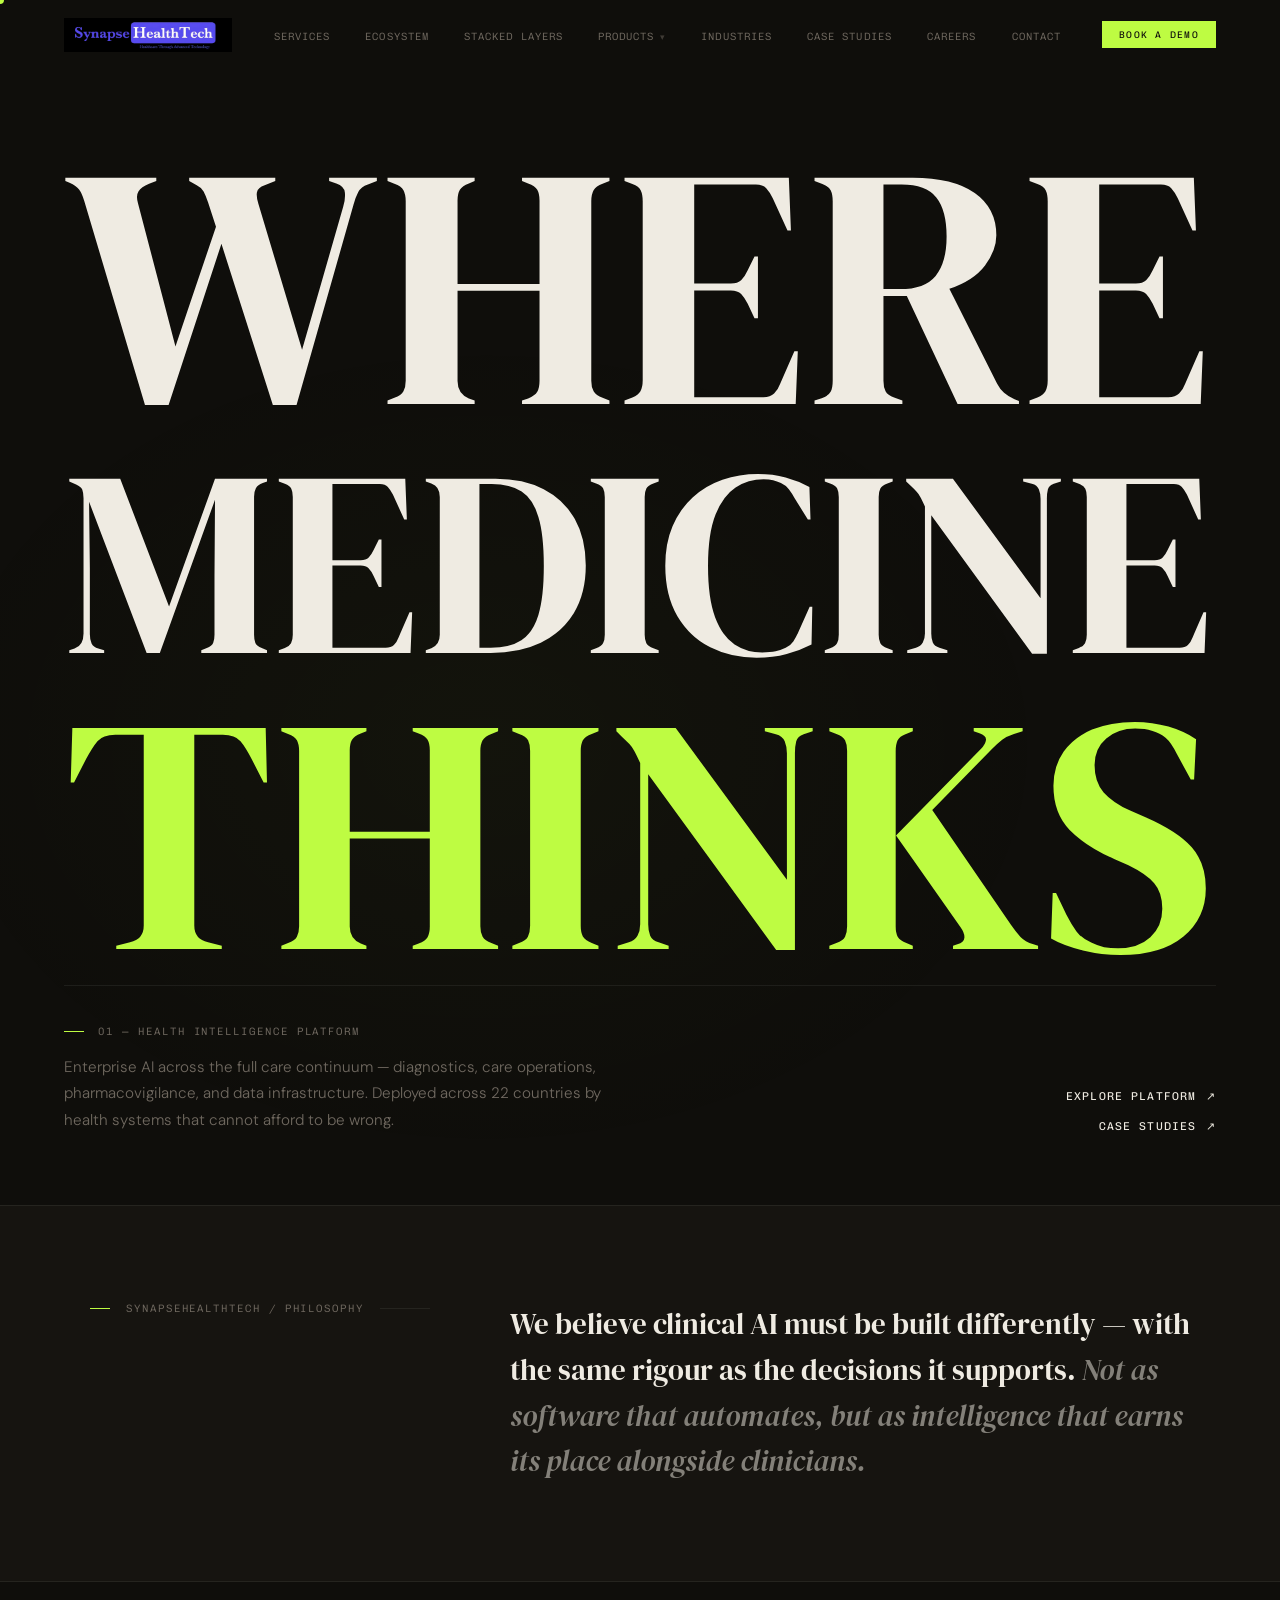
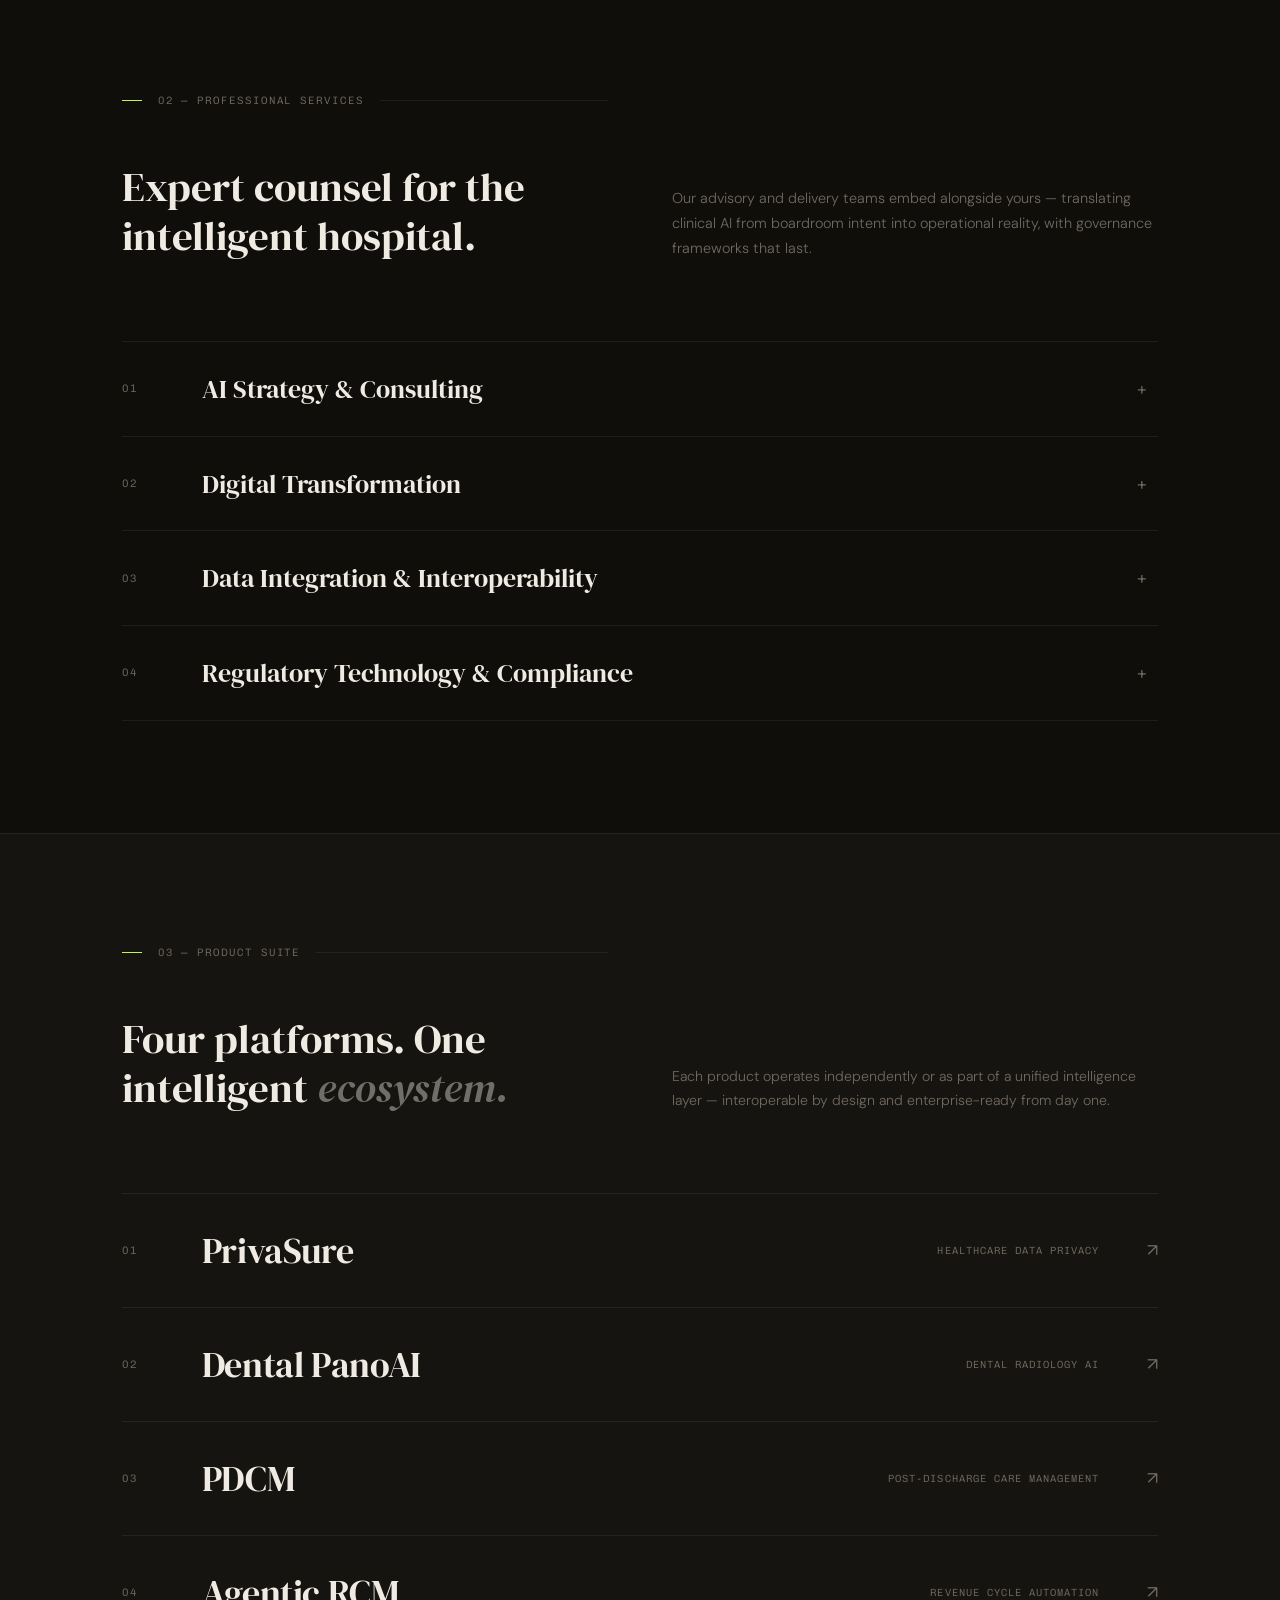
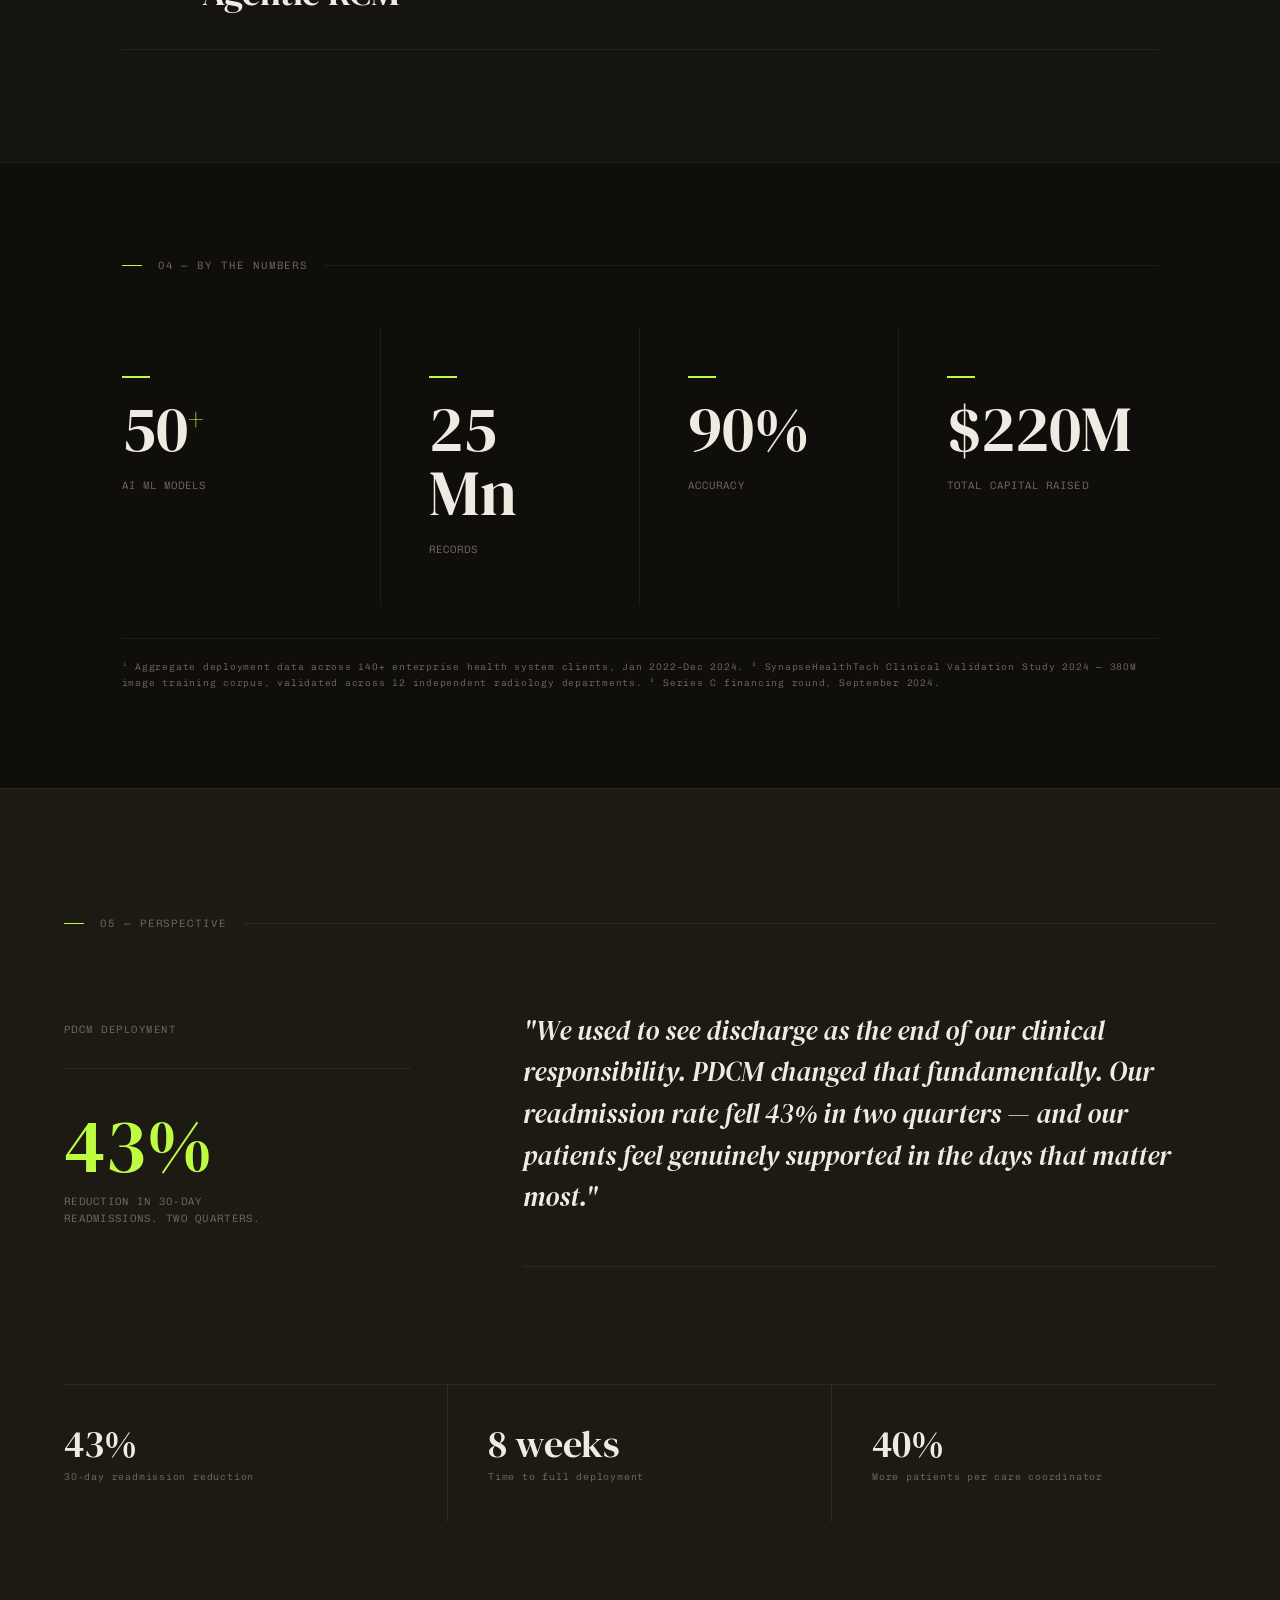
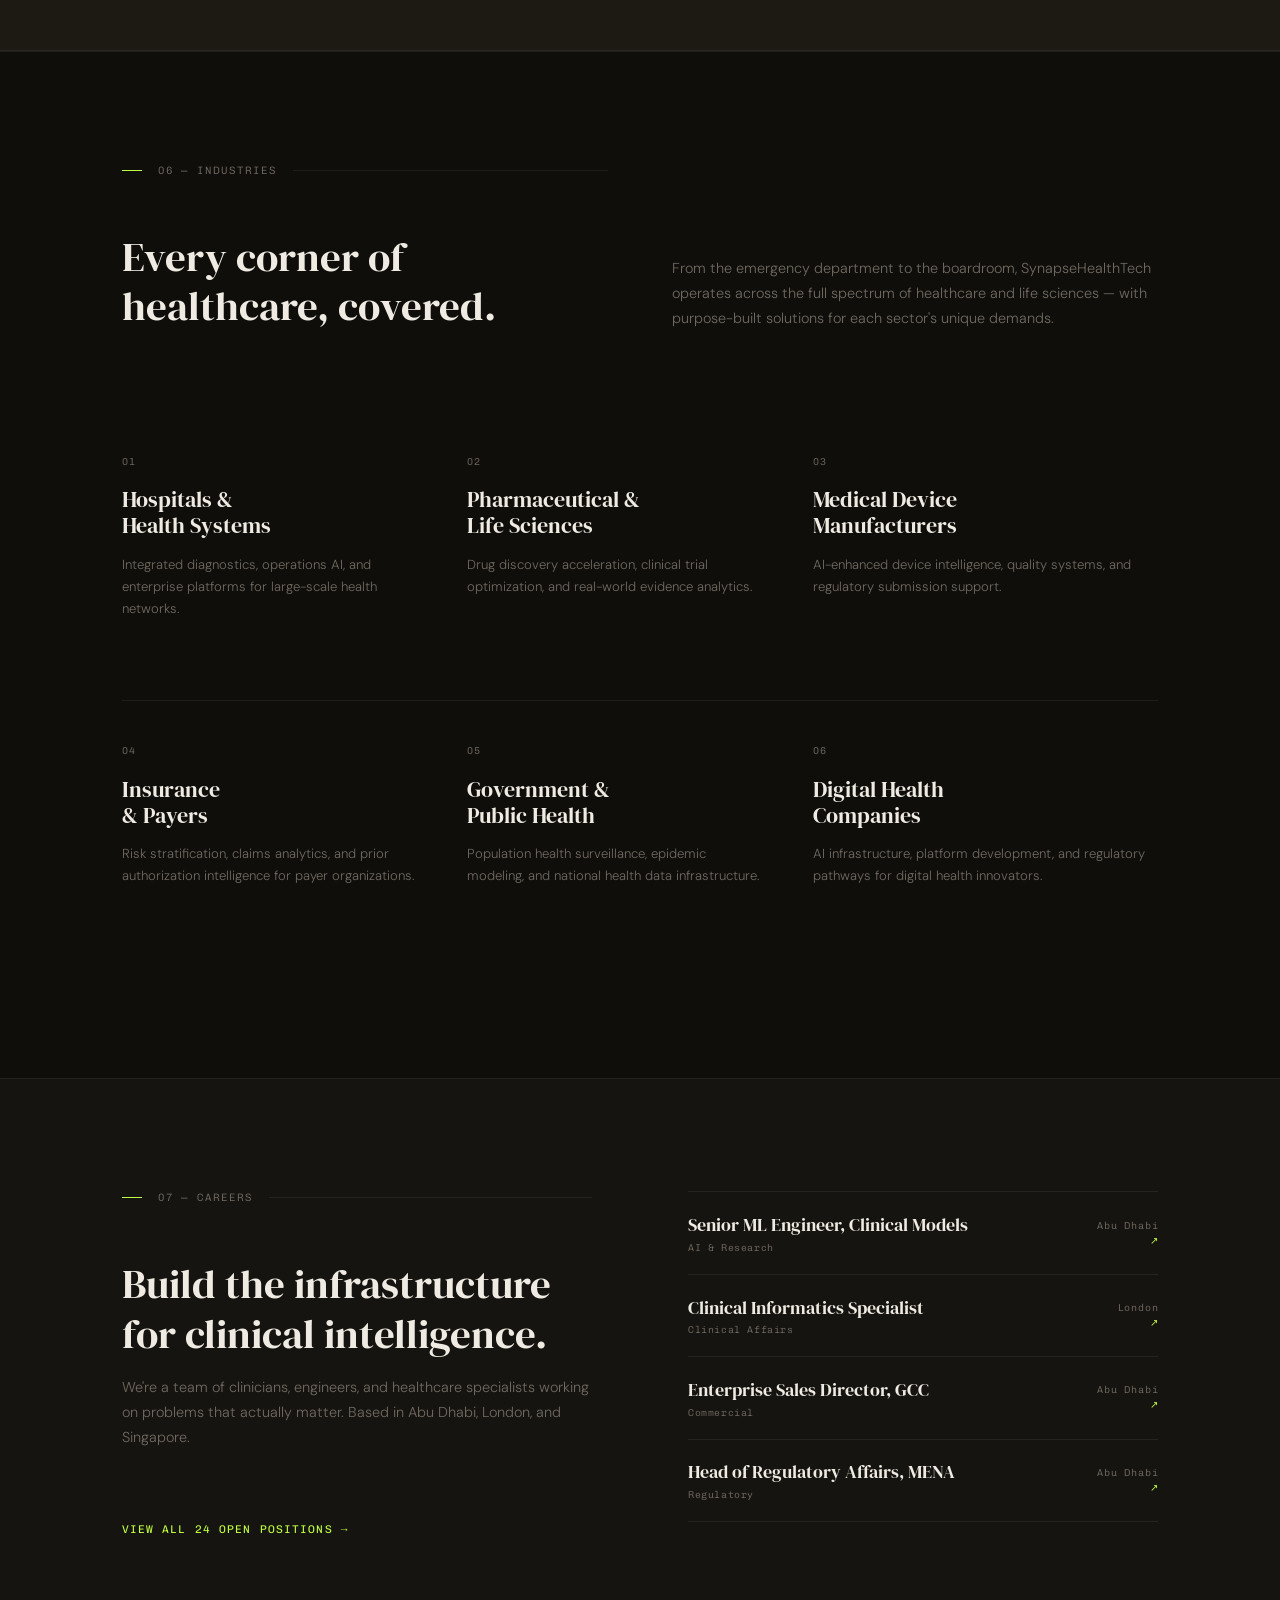
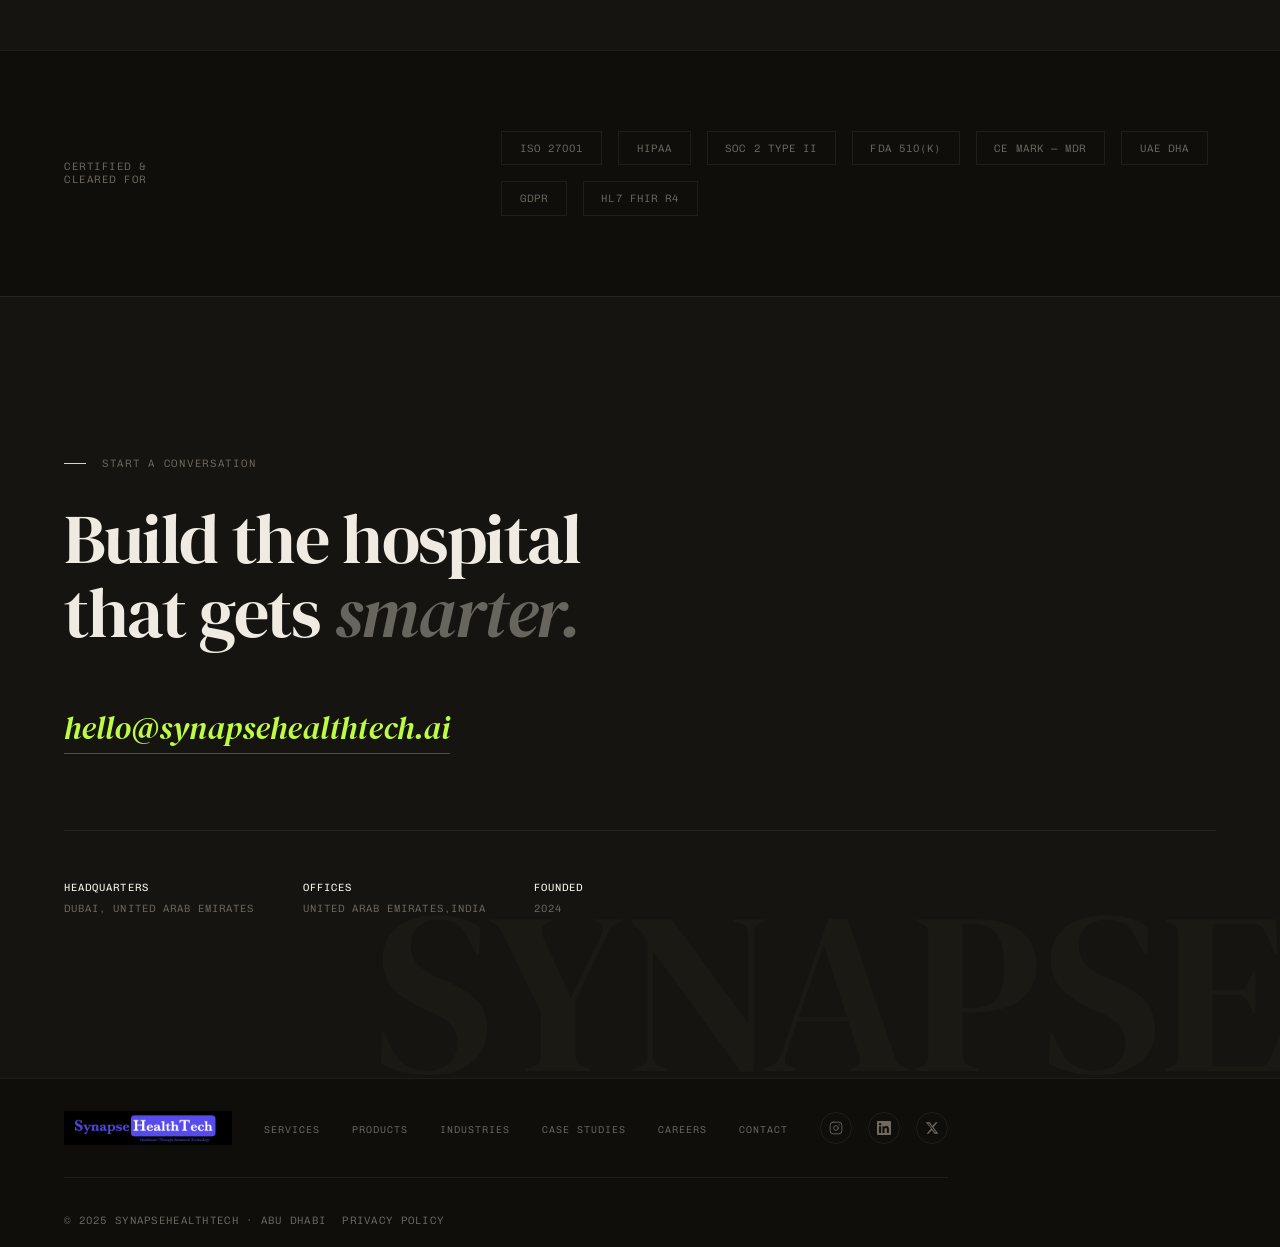
==== commit 3e4f798d: "Remove incorrect base href from all pages" ====
--- a/index.html
+++ b/index.html
@@ -1,7 +1,6 @@
 <!DOCTYPE html>
 <html lang="en">
 <head>
-<base href="/Product%20DropDown/">
 <meta charset="UTF-8">
 <meta name="viewport" content="width=device-width, initial-scale=1.0">
 <meta name="description" content="Enterprise AI for the full care continuum — PrivaSure, Dental PanoAI, PDCM, and Agentic RCM. Deployed across 22 countries by health systems that cannot afford to be wrong.">
